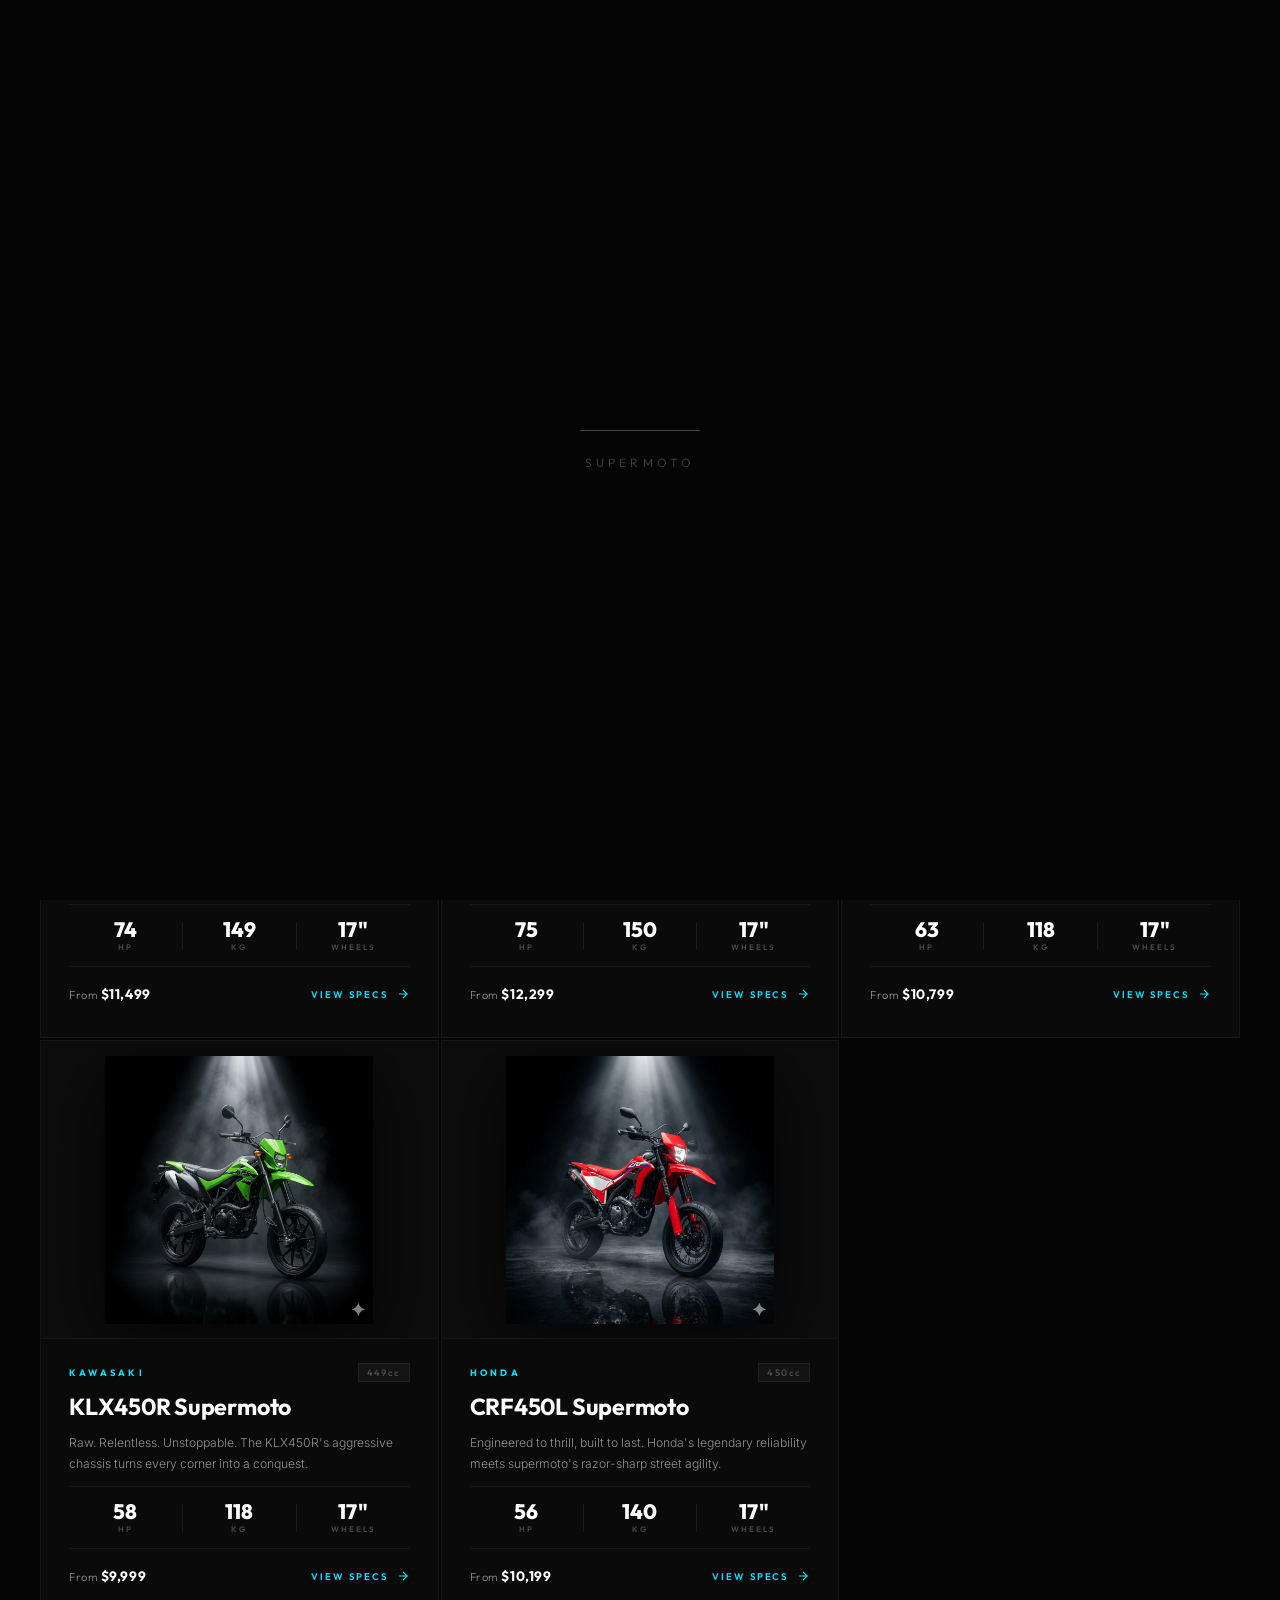
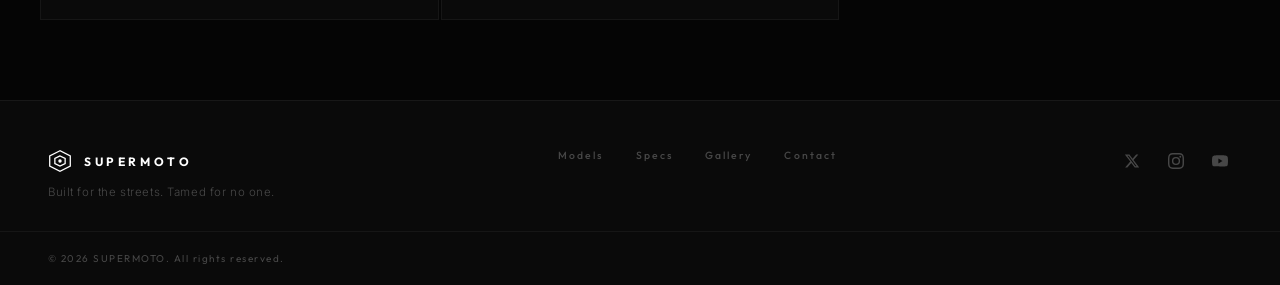
==== models.html @ 7c058419 "update html, css and js files" ====
<!DOCTYPE html>
<html lang="en">

<head>
  <meta charset="UTF-8">
  <meta name="viewport" content="width=device-width, initial-scale=1.0">
  <meta name="description" content="Explore our full lineup of supermoto machines. Five bikes, one obsession — built for the streets.">
  <title>SUPERMOTO | Our Models</title>
  <link rel="preconnect" href="https://fonts.googleapis.com">
  <link rel="preconnect" href="https://fonts.gstatic.com" crossorigin>
  <link href="https://fonts.googleapis.com/css2?family=Outfit:wght@100;200;300;400;500;600;700;800;900&family=Inter:wght@100;200;300;400;500;600;700&display=swap" rel="stylesheet">
  <link rel="stylesheet" href="asset/css/style.css">
  <link rel="icon" href="data:image/svg+xml,<svg xmlns='http://www.w3.org/2000/svg' viewBox='0 0 28 28'><path d='M14 2L2 8v12l12 6 12-6V8L14 2z' stroke='%2300e5ff' stroke-width='1.5' fill='none'/><circle cx='14' cy='14' r='2' fill='%2300e5ff'/></svg>">
</head>

<body class="page-models">

  <!-- Preloader -->
  <div id="preloader" class="preloader">
    <div class="preloader-inner">
      <div class="preloader-line"></div>
      <span class="preloader-text">SUPERMOTO</span>
    </div>
  </div>

  <!-- Mobile Menu Overlay -->
  <div class="mobile-menu-overlay" id="mobile-menu-overlay" aria-hidden="true"></div>

  <!-- Mobile Drawer -->
  <nav class="mobile-drawer" id="mobile-drawer" role="dialog" aria-label="Mobile navigation" aria-hidden="true">
    <button class="mobile-drawer-close" id="mobile-drawer-close" aria-label="Close menu">
      <svg width="20" height="20" viewBox="0 0 24 24" fill="none" stroke="currentColor" stroke-width="2">
        <path d="M18 6 6 18M6 6l12 12"/>
      </svg>
    </button>
    <div class="mobile-drawer-logo">SUPERMOTO</div>
    <div class="mobile-drawer-links">
      <a href="index.html" class="mobile-nav-link" data-page="home">HOME</a>
      <a href="models.html" class="mobile-nav-link active" data-page="models">MODELS</a>
      <a href="specs.html" class="mobile-nav-link" data-page="specs">SPECS</a>
      <a href="gallery.html" class="mobile-nav-link" data-page="gallery">GALLERY</a>
      <a href="contact.html" class="mobile-nav-link" data-page="contact">CONTACT</a>
    </div>
    <div class="mobile-drawer-socials">
      <a href="#" class="mobile-social-link" aria-label="Twitter" rel="noopener">
        <svg width="16" height="16" viewBox="0 0 24 24" fill="currentColor"><path d="M18.244 2.25h3.308l-7.227 8.26 8.502 11.24H16.17l-5.214-6.817L4.99 21.75H1.68l7.73-8.835L1.254 2.25H8.08l4.713 6.231zm-1.161 17.52h1.833L7.084 4.126H5.117z"/></svg>
      </a>
      <a href="#" class="mobile-social-link" aria-label="Instagram" rel="noopener">
        <svg width="16" height="16" viewBox="0 0 24 24" fill="currentColor"><path d="M12 2.163c3.204 0 3.584.012 4.85.07 3.252.148 4.771 1.691 4.919 4.919.058 1.265.069 1.645.069 4.849 0 3.205-.012 3.584-.069 4.849-.149 3.225-1.664 4.771-4.919 4.919-1.266.058-1.644.07-4.85.07-3.204 0-3.584-.012-4.849-.07-3.26-.149-4.771-1.699-4.919-4.92-.058-1.265-.07-1.644-.07-4.849 0-3.204.013-3.583.07-4.849.149-3.227 1.664-4.771 4.919-4.919 1.266-.057 1.645-.069 4.849-.069zM12 0C8.741 0 8.333.014 7.053.072 2.695.272.273 2.69.073 7.052.014 8.333 0 8.741 0 12c0 3.259.014 3.668.072 4.948.2 4.358 2.618 6.78 6.98 6.98C8.333 23.986 8.741 24 12 24c3.259 0 3.668-.014 4.948-.072 4.354-.2 6.782-2.618 6.979-6.98.059-1.28.073-1.689.073-4.948 0-3.259-.014-3.667-.072-4.947-.196-4.354-2.617-6.78-6.979-6.98C15.668.014 15.259 0 12 0zm0 5.838a6.162 6.162 0 1 0 0 12.324 6.162 6.162 0 0 0 0-12.324zM12 16a4 4 0 1 1 0-8 4 4 0 0 1 0 8zm6.406-11.845a1.44 1.44 0 1 0 0 2.881 1.44 1.44 0 0 0 0-2.881z"/></svg>
      </a>
      <a href="#" class="mobile-social-link" aria-label="YouTube" rel="noopener">
        <svg width="16" height="16" viewBox="0 0 24 24" fill="currentColor"><path d="M23.498 6.186a3.016 3.016 0 0 0-2.122-2.136C19.505 3.545 12 3.545 12 3.545s-7.505 0-9.377.505A3.017 3.017 0 0 0 .502 6.186C0 8.07 0 12 0 12s0 3.93.502 5.814a3.016 3.016 0 0 0 2.122 2.136c1.871.505 9.376.505 9.376.505s7.505 0 9.377-.505a3.015 3.015 0 0 0 2.122-2.136C24 15.93 24 12 24 12s0-3.93-.502-5.814zM9.545 15.568V8.432L15.818 12l-6.273 3.568z"/></svg>
      </a>
    </div>
  </nav>

  <!-- Sticky Navigation -->
  <header id="main-nav" class="nav models-nav">
    <a href="index.html" class="nav-logo" aria-label="Supermoto home">
      <svg width="28" height="28" viewBox="0 0 28 28" fill="none" xmlns="http://www.w3.org/2000/svg">
        <path d="M14 2L2 8v12l12 6 12-6V8L14 2z" stroke="currentColor" stroke-width="1.5" fill="none" />
        <path d="M14 8l-6 3v6l6 3 6-3v-6l-6-3z" stroke="currentColor" stroke-width="1.5" fill="none" />
        <circle cx="14" cy="14" r="2" fill="currentColor" />
      </svg>
    </a>
    <nav class="nav-links" aria-label="Main navigation">
      <a href="index.html" class="nav-link">HOME</a>
      <a href="models.html" class="nav-link active">MODELS</a>
      <a href="specs.html" class="nav-link">SPECS</a>
      <a href="gallery.html" class="nav-link">GALLERY</a>
      <a href="contact.html" class="nav-link">CONTACT</a>
    </nav>
    <div class="nav-right">
      <button class="nav-search" aria-label="Search">
        <svg width="18" height="18" viewBox="0 0 24 24" fill="none" stroke="currentColor" stroke-width="2">
          <circle cx="11" cy="11" r="7" /><path d="m21 21-4.35-4.35" />
        </svg>
      </button>
      <button class="nav-hamburger" id="nav-hamburger" aria-label="Open menu" aria-expanded="false" aria-controls="mobile-drawer">
        <span></span><span></span><span></span>
      </button>
    </div>
  </header>

  <!-- ============ MODELS PAGE ============ -->
  <main class="models-page">

    <!-- Page Header -->
    <section class="models-header">
      <div class="models-bg-text" aria-hidden="true"><span>MODELS</span></div>
      <div class="models-header-content">
        <p class="models-eyebrow">THE LINEUP</p>
        <h1 class="models-title">Our <em>Machines</em></h1>
        <p class="models-subtitle">Five bikes. One obsession. Choose your weapon.</p>
      </div>
    </section>

    <!-- Filter Bar -->
    <section class="models-filter-section">
      <div class="models-filter-bar" role="tablist" aria-label="Filter bikes by brand">
        <button class="filter-btn active" role="tab" aria-selected="true" data-filter="all">ALL</button>
        <button class="filter-btn" role="tab" aria-selected="false" data-filter="husqvarna">HUSQVARNA</button>
        <button class="filter-btn" role="tab" aria-selected="false" data-filter="ktm">KTM</button>
        <button class="filter-btn" role="tab" aria-selected="false" data-filter="yamaha">YAMAHA</button>
        <button class="filter-btn" role="tab" aria-selected="false" data-filter="kawasaki">KAWASAKI</button>
        <button class="filter-btn" role="tab" aria-selected="false" data-filter="honda">HONDA</button>
      </div>
    </section>

    <!-- Model Grid -->
    <section class="models-grid-section">
      <div class="models-grid" id="models-grid">

        <!-- Card 1: Husqvarna -->
        <article class="model-card" data-brand="husqvarna" data-index="0">
          <div class="model-card-inner">
            <div class="model-card-img-wrap">
              <div class="model-card-glow" style="--glow-color: rgba(0,229,255,0.18)"></div>
              <img src="asset/img/husqvana.png" alt="Husqvarna 701 Supermoto" class="model-card-img" loading="eager">
            </div>
            <div class="model-card-body">
              <div class="model-card-meta">
                <span class="model-card-brand">HUSQVARNA</span>
                <span class="model-card-cc">692cc</span>
              </div>
              <h2 class="model-card-name">701 Supermoto</h2>
              <p class="model-card-desc">Born from Dakar DNA. The 701 blends off-road pedigree with supermoto precision — razor-sharp, impossibly light.</p>
              <div class="model-card-stats">
                <div class="model-stat">
                  <span class="model-stat-val">74</span>
                  <span class="model-stat-unit">HP</span>
                </div>
                <div class="model-stat-divider"></div>
                <div class="model-stat">
                  <span class="model-stat-val">149</span>
                  <span class="model-stat-unit">KG</span>
                </div>
                <div class="model-stat-divider"></div>
                <div class="model-stat">
                  <span class="model-stat-val">17"</span>
                  <span class="model-stat-unit">WHEELS</span>
                </div>
              </div>
              <div class="model-card-footer">
                <span class="model-card-price">From <strong>$11,499</strong></span>
                <a href="specs.html" class="model-card-cta">
                  VIEW SPECS
                  <svg width="14" height="14" viewBox="0 0 24 24" fill="none" stroke="currentColor" stroke-width="2"><path d="M5 12h14M12 5l7 7-7 7"/></svg>
                </a>
              </div>
            </div>
          </div>
        </article>

        <!-- Card 2: KTM -->
        <article class="model-card" data-brand="ktm" data-index="1">
          <div class="model-card-inner">
            <div class="model-card-img-wrap">
              <div class="model-card-glow" style="--glow-color: rgba(255,100,0,0.2)"></div>
              <img src="asset/img/KTM.png" alt="KTM 690 SMC R" class="model-card-img" loading="lazy">
            </div>
            <div class="model-card-body">
              <div class="model-card-meta">
                <span class="model-card-brand">KTM</span>
                <span class="model-card-cc">693cc</span>
              </div>
              <h2 class="model-card-name">690 SMC R</h2>
              <p class="model-card-desc">Ready to race, ready for the street. The 690 SMC R is pure aggression channeled into tarmac-shredding form.</p>
              <div class="model-card-stats">
                <div class="model-stat">
                  <span class="model-stat-val">75</span>
                  <span class="model-stat-unit">HP</span>
                </div>
                <div class="model-stat-divider"></div>
                <div class="model-stat">
                  <span class="model-stat-val">150</span>
                  <span class="model-stat-unit">KG</span>
                </div>
                <div class="model-stat-divider"></div>
                <div class="model-stat">
                  <span class="model-stat-val">17"</span>
                  <span class="model-stat-unit">WHEELS</span>
                </div>
              </div>
              <div class="model-card-footer">
                <span class="model-card-price">From <strong>$12,299</strong></span>
                <a href="specs.html" class="model-card-cta">
                  VIEW SPECS
                  <svg width="14" height="14" viewBox="0 0 24 24" fill="none" stroke="currentColor" stroke-width="2"><path d="M5 12h14M12 5l7 7-7 7"/></svg>
                </a>
              </div>
            </div>
          </div>
        </article>

        <!-- Card 3: Yamaha -->
        <article class="model-card" data-brand="yamaha" data-index="2">
          <div class="model-card-inner">
            <div class="model-card-img-wrap">
              <div class="model-card-glow" style="--glow-color: rgba(30,80,255,0.18)"></div>
              <img src="asset/img/YAMAHA.png" alt="Yamaha WR450F Supermoto" class="model-card-img" loading="lazy">
            </div>
            <div class="model-card-body">
              <div class="model-card-meta">
                <span class="model-card-brand">YAMAHA</span>
                <span class="model-card-cc">450cc</span>
              </div>
              <h2 class="model-card-name">WR450F Supermoto</h2>
              <p class="model-card-desc">Track precision meets street soul. The WR450F's cross-plane engine delivers linear, addictive power on any road.</p>
              <div class="model-card-stats">
                <div class="model-stat">
                  <span class="model-stat-val">63</span>
                  <span class="model-stat-unit">HP</span>
                </div>
                <div class="model-stat-divider"></div>
                <div class="model-stat">
                  <span class="model-stat-val">118</span>
                  <span class="model-stat-unit">KG</span>
                </div>
                <div class="model-stat-divider"></div>
                <div class="model-stat">
                  <span class="model-stat-val">17"</span>
                  <span class="model-stat-unit">WHEELS</span>
                </div>
              </div>
              <div class="model-card-footer">
                <span class="model-card-price">From <strong>$10,799</strong></span>
                <a href="specs.html" class="model-card-cta">
                  VIEW SPECS
                  <svg width="14" height="14" viewBox="0 0 24 24" fill="none" stroke="currentColor" stroke-width="2"><path d="M5 12h14M12 5l7 7-7 7"/></svg>
                </a>
              </div>
            </div>
          </div>
        </article>

        <!-- Card 4: Kawasaki -->
        <article class="model-card" data-brand="kawasaki" data-index="3">
          <div class="model-card-inner">
            <div class="model-card-img-wrap">
              <div class="model-card-glow" style="--glow-color: rgba(60,200,0,0.18)"></div>
              <img src="asset/img/KAWASAKI.png" alt="Kawasaki KLX450R Supermoto" class="model-card-img" loading="lazy">
            </div>
            <div class="model-card-body">
              <div class="model-card-meta">
                <span class="model-card-brand">KAWASAKI</span>
                <span class="model-card-cc">449cc</span>
              </div>
              <h2 class="model-card-name">KLX450R Supermoto</h2>
              <p class="model-card-desc">Raw. Relentless. Unstoppable. The KLX450R's aggressive chassis turns every corner into a conquest.</p>
              <div class="model-card-stats">
                <div class="model-stat">
                  <span class="model-stat-val">58</span>
                  <span class="model-stat-unit">HP</span>
                </div>
                <div class="model-stat-divider"></div>
                <div class="model-stat">
                  <span class="model-stat-val">118</span>
                  <span class="model-stat-unit">KG</span>
                </div>
                <div class="model-stat-divider"></div>
                <div class="model-stat">
                  <span class="model-stat-val">17"</span>
                  <span class="model-stat-unit">WHEELS</span>
                </div>
              </div>
              <div class="model-card-footer">
                <span class="model-card-price">From <strong>$9,999</strong></span>
                <a href="specs.html" class="model-card-cta">
                  VIEW SPECS
                  <svg width="14" height="14" viewBox="0 0 24 24" fill="none" stroke="currentColor" stroke-width="2"><path d="M5 12h14M12 5l7 7-7 7"/></svg>
                </a>
              </div>
            </div>
          </div>
        </article>

        <!-- Card 5: Honda -->
        <article class="model-card" data-brand="honda" data-index="4">
          <div class="model-card-inner">
            <div class="model-card-img-wrap">
              <div class="model-card-glow" style="--glow-color: rgba(220,30,30,0.18)"></div>
              <img src="asset/img/HONDA.png" alt="Honda CRF450L Supermoto" class="model-card-img" loading="lazy">
            </div>
            <div class="model-card-body">
              <div class="model-card-meta">
                <span class="model-card-brand">HONDA</span>
                <span class="model-card-cc">450cc</span>
              </div>
              <h2 class="model-card-name">CRF450L Supermoto</h2>
              <p class="model-card-desc">Engineered to thrill, built to last. Honda's legendary reliability meets supermoto's razor-sharp street agility.</p>
              <div class="model-card-stats">
                <div class="model-stat">
                  <span class="model-stat-val">56</span>
                  <span class="model-stat-unit">HP</span>
                </div>
                <div class="model-stat-divider"></div>
                <div class="model-stat">
                  <span class="model-stat-val">140</span>
                  <span class="model-stat-unit">KG</span>
                </div>
                <div class="model-stat-divider"></div>
                <div class="model-stat">
                  <span class="model-stat-val">17"</span>
                  <span class="model-stat-unit">WHEELS</span>
                </div>
              </div>
              <div class="model-card-footer">
                <span class="model-card-price">From <strong>$10,199</strong></span>
                <a href="specs.html" class="model-card-cta">
                  VIEW SPECS
                  <svg width="14" height="14" viewBox="0 0 24 24" fill="none" stroke="currentColor" stroke-width="2"><path d="M5 12h14M12 5l7 7-7 7"/></svg>
                </a>
              </div>
            </div>
          </div>
        </article>

      </div><!-- /.models-grid -->

      <!-- Empty state (shown when filter has no results) -->
      <div class="models-empty" id="models-empty" aria-live="polite">No models match this filter.</div>

    </section>

  </main>

  <!-- Footer -->
  <footer class="site-footer">
    <div class="footer-inner">
      <div class="footer-brand">
        <a href="index.html" class="footer-logo" aria-label="Supermoto home">
          <svg width="24" height="24" viewBox="0 0 28 28" fill="none">
            <path d="M14 2L2 8v12l12 6 12-6V8L14 2z" stroke="currentColor" stroke-width="1.5" fill="none"/>
            <path d="M14 8l-6 3v6l6 3 6-3v-6l-6-3z" stroke="currentColor" stroke-width="1.5" fill="none"/>
            <circle cx="14" cy="14" r="2" fill="currentColor"/>
          </svg>
          <span>SUPERMOTO</span>
        </a>
        <p class="footer-tagline">Built for the streets. Tamed for no one.</p>
      </div>
      <nav class="footer-links" aria-label="Footer navigation">
        <a href="models.html" class="footer-link">Models</a>
        <a href="specs.html" class="footer-link">Specs</a>
        <a href="gallery.html" class="footer-link">Gallery</a>
        <a href="contact.html" class="footer-link">Contact</a>
      </nav>
      <div class="footer-socials">
        <a href="#" class="footer-social" aria-label="Twitter" rel="noopener">
          <svg width="16" height="16" viewBox="0 0 24 24" fill="currentColor"><path d="M18.244 2.25h3.308l-7.227 8.26 8.502 11.24H16.17l-5.214-6.817L4.99 21.75H1.68l7.73-8.835L1.254 2.25H8.08l4.713 6.231zm-1.161 17.52h1.833L7.084 4.126H5.117z"/></svg>
        </a>
        <a href="#" class="footer-social" aria-label="Instagram" rel="noopener">
          <svg width="16" height="16" viewBox="0 0 24 24" fill="currentColor"><path d="M12 2.163c3.204 0 3.584.012 4.85.07 3.252.148 4.771 1.691 4.919 4.919.058 1.265.069 1.645.069 4.849 0 3.205-.012 3.584-.069 4.849-.149 3.225-1.664 4.771-4.919 4.919-1.266.058-1.644.07-4.85.07-3.204 0-3.584-.012-4.849-.07-3.26-.149-4.771-1.699-4.919-4.92-.058-1.265-.07-1.644-.07-4.849 0-3.204.013-3.583.07-4.849.149-3.227 1.664-4.771 4.919-4.919 1.266-.057 1.645-.069 4.849-.069zM12 0C8.741 0 8.333.014 7.053.072 2.695.272.273 2.69.073 7.052.014 8.333 0 8.741 0 12c0 3.259.014 3.668.072 4.948.2 4.358 2.618 6.78 6.98 6.98C8.333 23.986 8.741 24 12 24c3.259 0 3.668-.014 4.948-.072 4.354-.2 6.782-2.618 6.979-6.98.059-1.28.073-1.689.073-4.948 0-3.259-.014-3.667-.072-4.947-.196-4.354-2.617-6.78-6.979-6.98C15.668.014 15.259 0 12 0zm0 5.838a6.162 6.162 0 1 0 0 12.324 6.162 6.162 0 0 0 0-12.324zM12 16a4 4 0 1 1 0-8 4 4 0 0 1 0 8zm6.406-11.845a1.44 1.44 0 1 0 0 2.881 1.44 1.44 0 0 0 0-2.881z"/></svg>
        </a>
        <a href="#" class="footer-social" aria-label="YouTube" rel="noopener">
          <svg width="16" height="16" viewBox="0 0 24 24" fill="currentColor"><path d="M23.498 6.186a3.016 3.016 0 0 0-2.122-2.136C19.505 3.545 12 3.545 12 3.545s-7.505 0-9.377.505A3.017 3.017 0 0 0 .502 6.186C0 8.07 0 12 0 12s0 3.93.502 5.814a3.016 3.016 0 0 0 2.122 2.136c1.871.505 9.376.505 9.376.505s7.505 0 9.377-.505a3.015 3.015 0 0 0 2.122-2.136C24 15.93 24 12 24 12s0-3.93-.502-5.814zM9.545 15.568V8.432L15.818 12l-6.273 3.568z"/></svg>
        </a>
      </div>
    </div>
    <div class="footer-bottom">
      <span>&copy; 2026 SUPERMOTO. All rights reserved.</span>
    </div>
  </footer>

  <script src="asset/js/script.js"></script>
</body>

</html>
---- asset/css/style.css ----
/* ============================================
   SUPERMOTO — Premium Landing Page Styles
   ============================================ */

/* ---------- Reset & Base ---------- */
*,
*::before,
*::after {
  margin: 0;
  padding: 0;
  box-sizing: border-box;
}

:root {
  --accent: #00e5ff;
  --accent-dim: rgba(0, 229, 255, 0.35);
  --accent-glow: rgba(0, 229, 255, 0.12);
  --bg-dark: #0a0a0a;
  --bg-deep: #050505;
  --text-primary: #ffffff;
  --text-secondary: rgba(255, 255, 255, 0.55);
  --text-muted: rgba(255, 255, 255, 0.25);
  --font-display: 'Outfit', sans-serif;
  --font-body: 'Inter', sans-serif;
}

html {
  font-size: 16px;
  scroll-behavior: smooth;
}

body {
  font-family: var(--font-body);
  background: var(--bg-deep);
  color: var(--text-primary);
  overflow-x: hidden;
  -webkit-font-smoothing: antialiased;
  -moz-osx-font-smoothing: grayscale;
}

a {
  text-decoration: none;
  color: inherit;
}

button {
  background: none;
  border: none;
  cursor: pointer;
  color: inherit;
  font-family: inherit;
}

/* ---------- Preloader ---------- */
.preloader {
  position: fixed;
  inset: 0;
  z-index: 9999;
  background: var(--bg-deep);
  display: flex;
  align-items: center;
  justify-content: center;
  transition: opacity 0.6s ease, visibility 0.6s ease;
}

.preloader.hidden {
  opacity: 0;
  visibility: hidden;
  pointer-events: none;
}

.preloader-inner {
  display: flex;
  flex-direction: column;
  align-items: center;
  gap: 24px;
}

.preloader-line {
  width: 120px;
  height: 1px;
  background: var(--text-muted);
  position: relative;
  overflow: hidden;
}

.preloader-line::after {
  content: '';
  position: absolute;
  top: 0;
  left: -100%;
  width: 100%;
  height: 100%;
  background: var(--accent);
  animation: preloaderSlide 1.2s ease-in-out infinite;
}

@keyframes preloaderSlide {
  0% {
    left: -100%;
  }

  50% {
    left: 0;
  }

  100% {
    left: 100%;
  }
}

.preloader-text {
  font-family: var(--font-display);
  font-size: 0.75rem;
  letter-spacing: 0.35em;
  color: var(--text-muted);
  font-weight: 300;
}

/* ---------- Hero Section ---------- */
.hero {
  position: relative;
  width: 100%;
  height: 100vh;
  min-height: 600px;
  overflow: hidden;
  display: flex;
  align-items: center;
  justify-content: center;
}

/* ---------- Atmospheric Background ---------- */
.hero-bg {
  position: absolute;
  inset: 0;
  z-index: 0;
  background: var(--bg-dark);
}

.hero-spotlight {
  position: absolute;
  inset: 0;
  background: radial-gradient(ellipse 60% 55% at 50% 45%,
      rgba(255, 255, 255, 0.04) 0%,
      rgba(0, 229, 255, 0.015) 30%,
      transparent 70%);
}

.hero-vignette {
  position: absolute;
  inset: 0;
  background: radial-gradient(ellipse 80% 80% at 50% 50%,
      transparent 30%,
      rgba(0, 0, 0, 0.65) 100%);
  z-index: 1;
}

.hero-grain {
  position: absolute;
  inset: 0;
  opacity: 0.03;
  z-index: 2;
  background-image: url("data:image/svg+xml,%3Csvg viewBox='0 0 256 256' xmlns='http://www.w3.org/2000/svg'%3E%3Cfilter id='noise'%3E%3CfeTurbulence type='fractalNoise' baseFrequency='0.9' numOctaves='4' stitchTiles='stitch'/%3E%3C/filter%3E%3Crect width='100%25' height='100%25' filter='url(%23noise)'/%3E%3C/svg%3E");
  background-repeat: repeat;
  background-size: 128px 128px;
  pointer-events: none;
}

/* ---------- Background Text (Faded) ---------- */
.bg-text {
  position: absolute;
  top: 50%;
  left: 50%;
  transform: translate(-50%, -55%);
  z-index: 1;
  pointer-events: none;
  user-select: none;
  overflow: hidden;
}

.bg-text span {
  font-family: var(--font-display);
  font-size: clamp(6rem, 14vw, 16rem);
  font-weight: 900;
  color: transparent;
  -webkit-text-stroke: 1px rgba(255, 255, 255, 0.035);
  letter-spacing: 0.05em;
  white-space: nowrap;
  display: block;
}

/* ---------- Navigation ---------- */
.nav {
  position: absolute;
  top: 0;
  left: 0;
  right: 0;
  z-index: 100;
  display: flex;
  align-items: center;
  justify-content: space-between;
  padding: 28px 48px;
}

.nav-logo {
  color: var(--text-primary);
  opacity: 0;
  animation: fadeSlideDown 0.8s ease forwards 1.2s;
}

.nav-logo svg {
  transition: color 0.3s ease;
}

.nav-logo:hover svg {
  color: var(--accent);
}

.nav-links {
  display: flex;
  gap: 36px;
  opacity: 0;
  animation: fadeSlideDown 0.8s ease forwards 1.4s;
}

.nav-link {
  font-family: var(--font-display);
  font-size: 0.7rem;
  font-weight: 400;
  letter-spacing: 0.2em;
  color: var(--text-secondary);
  position: relative;
  padding: 4px 0;
  transition: color 0.3s ease;
}

.nav-link::after {
  content: '';
  position: absolute;
  bottom: -2px;
  left: 0;
  width: 0;
  height: 1px;
  background: var(--accent);
  transition: width 0.3s ease;
}

.nav-link:hover,
.nav-link.active {
  color: var(--text-primary);
}

.nav-link:hover::after,
.nav-link.active::after {
  width: 100%;
}

.nav-search {
  color: var(--text-secondary);
  transition: color 0.3s ease;
  padding: 4px;
}

.nav-search:hover {
  color: var(--accent);
}

/* ---------- Social Links ---------- */
.social-links {
  position: absolute;
  right: 48px;
  top: 50%;
  transform: translateY(-50%);
  z-index: 100;
  display: flex;
  flex-direction: column;
  align-items: center;
  gap: 20px;
  opacity: 0;
  animation: fadeSlideLeft 0.8s ease forwards 1.8s;
}

.social-link {
  color: var(--text-muted);
  transition: color 0.3s ease, transform 0.3s ease;
  padding: 6px;
}

.social-link:hover {
  color: var(--accent);
  transform: scale(1.15);
}

.social-line {
  width: 1px;
  height: 48px;
  background: linear-gradient(to bottom, var(--text-muted), transparent);
  margin-top: 4px;
}

/* ---------- Carousel Arrows ---------- */
.carousel-arrows {
  position: absolute;
  top: 50%;
  left: 0;
  right: 0;
  transform: translateY(-50%);
  z-index: 50;
  display: flex;
  justify-content: space-between;
  padding: 0 100px;
  pointer-events: none;
}

.carousel-arrow {
  pointer-events: all;
  width: 48px;
  height: 48px;
  border-radius: 50%;
  border: 1px solid rgba(255, 255, 255, 0.1);
  display: flex;
  align-items: center;
  justify-content: center;
  color: var(--text-secondary);
  transition: all 0.3s ease;
  backdrop-filter: blur(4px);
  background: rgba(255, 255, 255, 0.03);
  opacity: 0;
  animation: fadeIn 0.8s ease forwards 2s;
}

.carousel-arrow:hover {
  border-color: var(--accent);
  color: var(--accent);
  background: rgba(0, 229, 255, 0.06);
  box-shadow: 0 0 24px rgba(0, 229, 255, 0.1);
}

/* ---------- Hero Bike ---------- */
.hero-bike {
  position: absolute;
  top: 50%;
  left: 50%;
  transform: translate(-50%, -50%) scale(0.92);
  z-index: 10;
  display: grid;
  align-items: center;
  justify-content: center;
  width: min(720px, 90vw);
  opacity: 0;
  animation: bikeReveal 1.4s cubic-bezier(0.16, 1, 0.3, 1) forwards 0.6s;
}

.hero-bike img {
  grid-area: 1 / 1;
  width: 100%;
  height: auto;
  object-fit: contain;
  filter: drop-shadow(0 20px 60px rgba(0, 0, 0, 0.6)) drop-shadow(0 0 80px rgba(0, 229, 255, 0.06));
  transition: opacity 0.6s cubic-bezier(0.16, 1, 0.3, 1), transform 0.6s cubic-bezier(0.16, 1, 0.3, 1);
  opacity: 0;
  pointer-events: none;
  transform: translate(var(--px, 0px), var(--py, 0px)) scale(1);
}

.hero-bike img.active {
  opacity: 1;
  pointer-events: auto;
}

.hero-bike:hover img.active {
  transform: translate(var(--px, 0px), var(--py, 0px)) scale(1.02);
}

/* Keep the wrapper itself centered after animation settles */
.hero-bike.revealed,
.hero-bike[style] {
  transform: translate(-50%, -50%) scale(1);
}

/* ---------- Bottom Content ---------- */
.bottom-content {
  position: absolute;
  bottom: 0;
  left: 0;
  right: 0;
  z-index: 100;
  display: flex;
  justify-content: space-between;
  align-items: flex-end;
  padding: 0 48px 40px;
  gap: 40px;
}

/* -- Tagline Block -- */
.tagline-block {
  max-width: 380px;
  opacity: 0;
  animation: fadeSlideUp 1s ease forwards 1.6s;
}

.tagline {
  font-family: var(--font-display);
  font-size: clamp(1.6rem, 3vw, 2.4rem);
  font-weight: 700;
  line-height: 1.2;
  margin-bottom: 20px;
}

.tagline-line {
  display: block;
  overflow: hidden;
}

.tagline-line[data-delay="1"] {
  color: var(--text-secondary);
  font-weight: 400;
  font-size: clamp(1.3rem, 2.4vw, 1.9rem);
}

.cta-link {
  display: inline-flex;
  align-items: center;
  gap: 10px;
  font-family: var(--font-display);
  font-size: 0.7rem;
  font-weight: 500;
  letter-spacing: 0.2em;
  color: var(--accent);
  padding: 10px 0;
  position: relative;
  transition: gap 0.3s ease;
}

.cta-link::before {
  content: '';
  position: absolute;
  bottom: 6px;
  left: 0;
  width: 0;
  height: 1px;
  background: var(--accent);
  transition: width 0.4s ease;
}

.cta-link:hover {
  gap: 16px;
}

.cta-link:hover::before {
  width: calc(100% - 28px);
}

.cta-arrow {
  transition: transform 0.3s ease;
}

.cta-link:hover .cta-arrow {
  transform: translateX(4px);
}

/* -- Features Columns -- */
.features {
  display: flex;
  gap: 0;
  align-items: flex-start;
  opacity: 0;
  animation: fadeSlideUp 1s ease forwards 1.8s;
}

.feature-col {
  padding: 16px 28px;
  max-width: 220px;
  position: relative;
  cursor: default;
  transition: background 0.3s ease;
}

.feature-col:hover {
  background: rgba(255, 255, 255, 0.02);
}

.feature-col:hover .feature-number {
  color: var(--accent);
  text-shadow: 0 0 20px var(--accent-dim);
}

.feature-col:hover .feature-icon {
  color: var(--accent);
}

.feature-number {
  font-family: var(--font-display);
  font-size: 4rem;
  font-weight: 800;
  color: rgba(255, 255, 255, 0.04);
  position: absolute;
  top: -10px;
  right: 12px;
  line-height: 1;
  transition: color 0.4s ease, text-shadow 0.4s ease;
  pointer-events: none;
  user-select: none;
}

.feature-icon {
  color: var(--text-secondary);
  margin-bottom: 12px;
  transition: color 0.3s ease;
}

.feature-heading {
  font-family: var(--font-display);
  font-size: 0.65rem;
  font-weight: 600;
  letter-spacing: 0.25em;
  color: var(--text-primary);
  margin-bottom: 8px;
}

.feature-text {
  font-size: 0.72rem;
  font-weight: 300;
  line-height: 1.65;
  color: var(--text-secondary);
}

.feature-divider {
  width: 1px;
  height: 100px;
  background: linear-gradient(to bottom, transparent, rgba(255, 255, 255, 0.08), transparent);
  align-self: center;
  flex-shrink: 0;
}

/* ---------- Animations ---------- */
@keyframes fadeSlideDown {
  from {
    opacity: 0;
    transform: translateY(-16px);
  }

  to {
    opacity: 1;
    transform: translateY(0);
  }
}

@keyframes fadeSlideUp {
  from {
    opacity: 0;
    transform: translateY(24px);
  }

  to {
    opacity: 1;
    transform: translateY(0);
  }
}

@keyframes fadeSlideLeft {
  from {
    opacity: 0;
    transform: translate(16px, -50%);
  }

  to {
    opacity: 1;
    transform: translate(0, -50%);
  }
}

@keyframes fadeIn {
  from {
    opacity: 0;
  }

  to {
    opacity: 1;
  }
}

@keyframes bikeReveal {
  from {
    opacity: 0;
    transform: translate(-50%, -50%) scale(0.92);
  }

  to {
    opacity: 1;
    transform: translate(-50%, -50%) scale(1);
  }
}

/* ---------- Parallax & Interactive Glow ---------- */
.hero-bike.parallax-active img {
  transition: transform 0.1s ease-out;
}

/* ---------- Responsive ---------- */
@media (max-width: 1100px) {
  .bottom-content {
    flex-direction: column;
    align-items: flex-start;
    padding: 0 36px 32px;
    gap: 28px;
  }

  .features {
    width: 100%;
    justify-content: flex-start;
  }

  .carousel-arrows {
    padding: 0 48px;
  }
}

@media (max-width: 768px) {
  .nav {
    padding: 20px 24px;
  }

  .nav-links {
    gap: 18px;
  }

  .nav-link {
    font-size: 0.6rem;
  }

  .social-links {
    display: none;
  }

  .carousel-arrows {
    padding: 0 24px;
  }

  .carousel-arrow {
    width: 36px;
    height: 36px;
  }

  .hero-bike {
    width: 90vw;
  }

  .bottom-content {
    padding: 0 24px 24px;
    gap: 20px;
  }

  .features {
    flex-direction: column;
    gap: 0;
  }

  .feature-divider {
    width: 100%;
    height: 1px;
    background: linear-gradient(to right, transparent, rgba(255, 255, 255, 0.08), transparent);
  }

  .feature-col {
    max-width: 100%;
    padding: 16px 0;
  }

  .feature-number {
    font-size: 3rem;
  }
}

/* ---------- Hamburger Button (mobile only) ---------- */
.nav-hamburger {
  display: none;
  flex-direction: column;
  justify-content: center;
  align-items: center;
  gap: 5px;
  width: 36px;
  height: 36px;
  padding: 4px;
  background: none;
  border: none;
  cursor: pointer;
  z-index: 200;
}

.nav-hamburger span {
  display: block;
  width: 22px;
  height: 1.5px;
  background: var(--text-secondary);
  border-radius: 2px;
  transition: transform 0.35s cubic-bezier(0.16, 1, 0.3, 1),
    opacity 0.25s ease,
    width 0.3s ease;
  transform-origin: center;
}

.nav-hamburger.open span:nth-child(1) {
  transform: translateY(6.5px) rotate(45deg);
}

.nav-hamburger.open span:nth-child(2) {
  opacity: 0;
  width: 0;
}

.nav-hamburger.open span:nth-child(3) {
  transform: translateY(-6.5px) rotate(-45deg);
}

/* ---------- Mobile Menu Overlay ---------- */
.mobile-menu-overlay {
  display: none;
  position: fixed;
  inset: 0;
  z-index: 149;
  background: rgba(0, 0, 0, 0.55);
  backdrop-filter: blur(4px);
  opacity: 0;
  transition: opacity 0.35s ease;
  pointer-events: none;
}

.mobile-menu-overlay.open {
  opacity: 1;
  pointer-events: all;
}

/* ---------- Mobile Drawer ---------- */
.mobile-drawer {
  position: fixed;
  top: 0;
  right: 0;
  bottom: 0;
  z-index: 150;
  width: min(320px, 85vw);
  background: rgba(8, 8, 8, 0.97);
  border-left: 1px solid rgba(255, 255, 255, 0.07);
  display: flex;
  flex-direction: column;
  padding: 32px 28px 40px;
  gap: 32px;
  transform: translateX(100%);
  transition: transform 0.4s cubic-bezier(0.16, 1, 0.3, 1);
  backdrop-filter: blur(20px);
}

.mobile-drawer.open {
  transform: translateX(0);
}

.mobile-drawer-close {
  position: absolute;
  top: 24px;
  right: 24px;
  width: 36px;
  height: 36px;
  display: flex;
  align-items: center;
  justify-content: center;
  color: var(--text-secondary);
  transition: color 0.3s ease;
  padding: 4px;
}

.mobile-drawer-close:hover {
  color: var(--accent);
}

.mobile-drawer-logo {
  font-family: var(--font-display);
  font-size: 0.7rem;
  font-weight: 700;
  letter-spacing: 0.35em;
  color: var(--text-muted);
  padding-top: 8px;
}

.mobile-drawer-links {
  display: flex;
  flex-direction: column;
  gap: 4px;
  flex: 1;
  margin-top: 8px;
}

.mobile-nav-link {
  font-family: var(--font-display);
  font-size: 1.4rem;
  font-weight: 700;
  letter-spacing: 0.05em;
  color: var(--text-secondary);
  padding: 10px 0;
  border-bottom: 1px solid rgba(255, 255, 255, 0.05);
  transition: color 0.3s ease, padding-left 0.3s ease;
  display: block;
}

.mobile-nav-link:hover,
.mobile-nav-link.active {
  color: var(--text-primary);
  padding-left: 8px;
}

.mobile-nav-link.active {
  color: var(--accent);
}

.mobile-drawer-socials {
  display: flex;
  gap: 20px;
  align-items: center;
}

.mobile-social-link {
  color: var(--text-muted);
  transition: color 0.3s ease, transform 0.3s ease;
  padding: 4px;
}

.mobile-social-link:hover {
  color: var(--accent);
  transform: scale(1.15);
}

/* ---------- Nav Right Wrapper ---------- */
.nav-right {
  display: flex;
  align-items: center;
  gap: 12px;
  opacity: 0;
  animation: fadeSlideDown 0.8s ease forwards 1.6s;
}

/* Show hamburger, hide nav-links on mobile */
@media (max-width: 768px) {
  .nav-hamburger {
    display: flex;
  }

  .mobile-menu-overlay {
    display: block;
  }
}

@media (max-width: 480px) {
  .nav-links {
    display: none;
  }

  .bg-text span {
    font-size: 4rem;
  }

  .tagline {
    font-size: 1.4rem;
  }

  .tagline-line[data-delay="1"] {
    font-size: 1.1rem;
  }
}

/* ---------- Bike Name Indicator ---------- */
.bike-indicator {
  position: absolute;
  bottom: 52px;
  left: 50%;
  transform: translateX(-50%);
  z-index: 100;
  display: flex;
  flex-direction: column;
  align-items: center;
  gap: 2px;
  pointer-events: none;
  opacity: 0;
  animation: fadeSlideUp 0.8s ease forwards 2.1s;
}

.bike-brand {
  font-family: var(--font-display);
  font-size: 0.6rem;
  font-weight: 700;
  letter-spacing: 0.45em;
  color: var(--accent);
  text-transform: uppercase;
  transition: opacity 0.35s ease;
}

.bike-model {
  font-family: var(--font-display);
  font-size: 0.55rem;
  font-weight: 300;
  letter-spacing: 0.3em;
  color: var(--text-muted);
  text-transform: uppercase;
  transition: opacity 0.35s ease;
}

.bike-indicator.transitioning .bike-brand,
.bike-indicator.transitioning .bike-model {
  opacity: 0;
}

/* ---------- Carousel Dots ---------- */
.carousel-dots {
  position: absolute;
  bottom: 28px;
  left: 50%;
  transform: translateX(-50%);
  z-index: 100;
  display: flex;
  gap: 8px;
  align-items: center;
  opacity: 0;
  animation: fadeIn 0.8s ease forwards 2.2s;
}

.carousel-dot {
  width: 5px;
  height: 5px;
  border-radius: 50%;
  background: var(--text-muted);
  border: none;
  padding: 0;
  cursor: pointer;
  transition: background 0.3s ease, transform 0.3s ease, width 0.3s ease;
  flex-shrink: 0;
}

.carousel-dot.active {
  background: var(--accent);
  width: 20px;
  border-radius: 3px;
  box-shadow: 0 0 8px var(--accent-dim);
}

.carousel-dot:hover:not(.active) {
  background: var(--text-secondary);
  transform: scale(1.3);
}

@media (max-width: 768px) {
  .bike-indicator {
    bottom: 48px;
  }

  .carousel-dots {
    bottom: 24px;
  }
}

/* ============================================
   MODELS PAGE — Phase 2
   ============================================ */

/* ---------- Models Nav (sticky, opaque) ---------- */
.models-nav {
  position: fixed;
  top: 0;
  left: 0;
  right: 0;
  background: rgba(5, 5, 5, 0.92);
  backdrop-filter: blur(16px);
  -webkit-backdrop-filter: blur(16px);
  border-bottom: 1px solid rgba(255, 255, 255, 0.06);
  opacity: 1 !important;
  animation: none !important;
  z-index: 100;
}

.models-nav .nav-logo,
.models-nav .nav-links,
.models-nav .nav-right {
  opacity: 1 !important;
  animation: none !important;
}

/* ---------- Models Page Base ---------- */
.models-page {
  min-height: 100vh;
  padding-top: 84px;
  /* nav height */
  background: var(--bg-deep);
}

/* ---------- Page Header ---------- */
.models-header {
  position: relative;
  padding: 80px 48px 60px;
  overflow: hidden;
  text-align: center;
}

.models-bg-text {
  position: absolute;
  top: 50%;
  left: 50%;
  transform: translate(-50%, -50%);
  pointer-events: none;
  user-select: none;
  z-index: 0;
}

.models-bg-text span {
  font-family: var(--font-display);
  font-size: clamp(5rem, 18vw, 18rem);
  font-weight: 900;
  color: transparent;
  -webkit-text-stroke: 1px rgba(255, 255, 255, 0.03);
  letter-spacing: 0.08em;
  white-space: nowrap;
  display: block;
}

.models-header-content {
  position: relative;
  z-index: 1;
}

.models-eyebrow {
  font-family: var(--font-display);
  font-size: 0.65rem;
  font-weight: 500;
  letter-spacing: 0.4em;
  color: var(--accent);
  margin-bottom: 16px;
  opacity: 0;
  animation: fadeSlideUp 0.8s ease forwards 0.3s;
}

.models-title {
  font-family: var(--font-display);
  font-size: clamp(2.8rem, 6vw, 5.5rem);
  font-weight: 800;
  line-height: 1.05;
  color: var(--text-primary);
  margin-bottom: 20px;
  opacity: 0;
  animation: fadeSlideUp 0.8s ease forwards 0.45s;
}

.models-title em {
  font-style: italic;
  font-weight: 300;
  color: var(--text-secondary);
}

.models-subtitle {
  font-family: var(--font-display);
  font-size: 0.85rem;
  font-weight: 300;
  letter-spacing: 0.15em;
  color: var(--text-muted);
  opacity: 0;
  animation: fadeSlideUp 0.8s ease forwards 0.6s;
}

/* ---------- Filter Bar ---------- */
.models-filter-section {
  padding: 0 48px 48px;
  opacity: 0;
  animation: fadeSlideUp 0.8s ease forwards 0.75s;
}

.models-filter-bar {
  display: flex;
  align-items: center;
  gap: 4px;
  justify-content: center;
  flex-wrap: wrap;
  border-bottom: 1px solid rgba(255, 255, 255, 0.06);
  padding-bottom: 0;
}

.filter-btn {
  font-family: var(--font-display);
  font-size: 0.62rem;
  font-weight: 600;
  letter-spacing: 0.25em;
  color: var(--text-muted);
  padding: 12px 20px;
  border-radius: 0;
  position: relative;
  transition: color 0.3s ease;
  cursor: pointer;
  background: none;
  border: none;
}

.filter-btn::after {
  content: '';
  position: absolute;
  bottom: -1px;
  left: 0;
  right: 0;
  height: 1px;
  background: var(--accent);
  transform: scaleX(0);
  transition: transform 0.3s cubic-bezier(0.16, 1, 0.3, 1);
}

.filter-btn:hover {
  color: var(--text-secondary);
}

.filter-btn.active {
  color: var(--text-primary);
}

.filter-btn.active::after {
  transform: scaleX(1);
}

/* ---------- Models Grid ---------- */
.models-grid-section {
  padding: 0 40px 80px;
}

.models-grid {
  display: grid;
  grid-template-columns: repeat(auto-fill, minmax(320px, 1fr));
  gap: 2px;
  max-width: 1400px;
  margin: 0 auto;
}

/* ---------- Model Card ---------- */
.model-card {
  opacity: 1;
  transform: translateY(0);
  transition: opacity 0.45s ease, transform 0.45s ease;
  background: var(--bg-dark);
  border: 1px solid rgba(255, 255, 255, 0.05);
  overflow: hidden;
  position: relative;
}

.model-card.hidden {
  opacity: 0;
  transform: translateY(20px);
  pointer-events: none;
  position: absolute;
  visibility: hidden;
}

.model-card.reveal-in {
  animation: cardReveal 0.5s cubic-bezier(0.16, 1, 0.3, 1) forwards;
}

@keyframes cardReveal {
  from {
    opacity: 0;
    transform: translateY(24px);
  }

  to {
    opacity: 1;
    transform: translateY(0);
  }
}

.model-card-inner {
  display: flex;
  flex-direction: column;
  height: 100%;
  transition: transform 0.4s cubic-bezier(0.16, 1, 0.3, 1);
}

.model-card:hover .model-card-inner {
  transform: translateY(-4px);
}

/* Image wrap */
.model-card-img-wrap {
  position: relative;
  width: 100%;
  aspect-ratio: 4 / 3;
  overflow: hidden;
  background: #0d0d0d;
  display: flex;
  align-items: center;
  justify-content: center;
}

.model-card-glow {
  position: absolute;
  inset: 0;
  background: radial-gradient(ellipse 70% 60% at 50% 60%, var(--glow-color, rgba(0, 229, 255, 0.1)), transparent 70%);
  opacity: 0;
  transition: opacity 0.5s ease;
  z-index: 1;
  pointer-events: none;
}

.model-card:hover .model-card-glow {
  opacity: 1;
}

.model-card-img {
  width: 90%;
  height: 90%;
  object-fit: contain;
  transition: transform 0.5s cubic-bezier(0.16, 1, 0.3, 1);
  filter: drop-shadow(0 16px 40px rgba(0, 0, 0, 0.7));
  position: relative;
  z-index: 2;
}

.model-card:hover .model-card-img {
  transform: scale(1.06) translateY(-4px);
}

/* Card body */
.model-card-body {
  padding: 24px 28px 28px;
  flex: 1;
  display: flex;
  flex-direction: column;
  gap: 12px;
  border-top: 1px solid rgba(255, 255, 255, 0.05);
}

.model-card-meta {
  display: flex;
  align-items: center;
  justify-content: space-between;
}

.model-card-brand {
  font-family: var(--font-display);
  font-size: 0.58rem;
  font-weight: 700;
  letter-spacing: 0.35em;
  color: var(--accent);
}

.model-card-cc {
  font-family: var(--font-display);
  font-size: 0.58rem;
  font-weight: 500;
  letter-spacing: 0.15em;
  color: var(--text-muted);
  background: rgba(255, 255, 255, 0.04);
  padding: 3px 8px;
  border: 1px solid rgba(255, 255, 255, 0.07);
}

.model-card-name {
  font-family: var(--font-display);
  font-size: 1.45rem;
  font-weight: 700;
  color: var(--text-primary);
  line-height: 1.15;
  letter-spacing: -0.01em;
}

.model-card-desc {
  font-size: 0.76rem;
  font-weight: 300;
  line-height: 1.7;
  color: var(--text-secondary);
  flex: 1;
}

/* Stats row */
.model-card-stats {
  display: flex;
  align-items: center;
  gap: 0;
  padding: 14px 0;
  border-top: 1px solid rgba(255, 255, 255, 0.05);
  border-bottom: 1px solid rgba(255, 255, 255, 0.05);
}

.model-stat {
  flex: 1;
  display: flex;
  flex-direction: column;
  align-items: center;
  gap: 2px;
}

.model-stat-val {
  font-family: var(--font-display);
  font-size: 1.3rem;
  font-weight: 800;
  color: var(--text-primary);
  line-height: 1;
  transition: color 0.3s ease;
}

.model-card:hover .model-stat-val {
  color: var(--accent);
}

.model-stat-unit {
  font-family: var(--font-display);
  font-size: 0.5rem;
  font-weight: 600;
  letter-spacing: 0.25em;
  color: var(--text-muted);
}

.model-stat-divider {
  width: 1px;
  height: 28px;
  background: rgba(255, 255, 255, 0.07);
  flex-shrink: 0;
}

/* Card footer */
.model-card-footer {
  display: flex;
  align-items: center;
  justify-content: space-between;
  margin-top: auto;
}

.model-card-price {
  font-family: var(--font-display);
  font-size: 0.7rem;
  font-weight: 300;
  letter-spacing: 0.05em;
  color: var(--text-secondary);
}

.model-card-price strong {
  font-weight: 700;
  color: var(--text-primary);
  font-size: 0.85rem;
}

.model-card-cta {
  display: inline-flex;
  align-items: center;
  gap: 8px;
  font-family: var(--font-display);
  font-size: 0.6rem;
  font-weight: 600;
  letter-spacing: 0.2em;
  color: var(--accent);
  padding: 8px 0;
  transition: gap 0.3s ease;
}

.model-card-cta:hover {
  gap: 12px;
}

.model-card-cta svg {
  transition: transform 0.3s ease;
}

.model-card-cta:hover svg {
  transform: translateX(3px);
}

/* Empty state */
.models-empty {
  display: none;
  text-align: center;
  padding: 80px 20px;
  font-family: var(--font-display);
  font-size: 0.8rem;
  letter-spacing: 0.2em;
  color: var(--text-muted);
}

.models-empty.visible {
  display: block;
}

/* ---------- Site Footer ---------- */
.site-footer {
  background: var(--bg-dark);
  border-top: 1px solid rgba(255, 255, 255, 0.06);
}

.footer-inner {
  max-width: 1400px;
  margin: 0 auto;
  padding: 48px 48px 32px;
  display: flex;
  align-items: flex-start;
  justify-content: space-between;
  gap: 40px;
  flex-wrap: wrap;
}

.footer-brand {
  display: flex;
  flex-direction: column;
  gap: 12px;
}

.footer-logo {
  display: flex;
  align-items: center;
  gap: 12px;
  color: var(--text-primary);
  transition: color 0.3s ease;
}

.footer-logo:hover {
  color: var(--accent);
}

.footer-logo span {
  font-family: var(--font-display);
  font-size: 0.75rem;
  font-weight: 700;
  letter-spacing: 0.3em;
}

.footer-tagline {
  font-size: 0.72rem;
  font-weight: 300;
  color: var(--text-muted);
  letter-spacing: 0.05em;
  max-width: 240px;
}

.footer-links {
  display: flex;
  gap: 32px;
  flex-wrap: wrap;
  align-items: center;
}

.footer-link {
  font-family: var(--font-display);
  font-size: 0.65rem;
  font-weight: 500;
  letter-spacing: 0.2em;
  color: var(--text-muted);
  transition: color 0.3s ease;
}

.footer-link:hover {
  color: var(--text-primary);
}

.footer-socials {
  display: flex;
  gap: 20px;
  align-items: center;
}

.footer-social {
  color: var(--text-muted);
  transition: color 0.3s ease, transform 0.3s ease;
  padding: 4px;
}

.footer-social:hover {
  color: var(--accent);
  transform: scale(1.15);
}

.footer-bottom {
  max-width: 1400px;
  margin: 0 auto;
  padding: 20px 48px;
  border-top: 1px solid rgba(255, 255, 255, 0.05);
  font-size: 0.62rem;
  letter-spacing: 0.15em;
  color: var(--text-muted);
  font-family: var(--font-display);
}

/* ---------- Models Responsive ---------- */
@media (max-width: 1024px) {
  .models-grid {
    grid-template-columns: repeat(2, 1fr);
  }
}

@media (max-width: 768px) {
  .models-header {
    padding: 60px 24px 40px;
  }

  .models-filter-section {
    padding: 0 24px 36px;
    overflow-x: auto;
  }

  .models-filter-bar {
    justify-content: flex-start;
    flex-wrap: nowrap;
    min-width: max-content;
  }

  .models-grid-section {
    padding: 0 16px 60px;
  }

  .models-grid {
    grid-template-columns: 1fr;
    gap: 2px;
  }

  .footer-inner {
    padding: 40px 24px 24px;
    flex-direction: column;
    gap: 32px;
  }

  .footer-bottom {
    padding: 16px 24px;
  }
}

@media (max-width: 480px) {
  .models-header {
    padding: 48px 16px 32px;
  }

  .model-card-body {
    padding: 20px;
  }
}
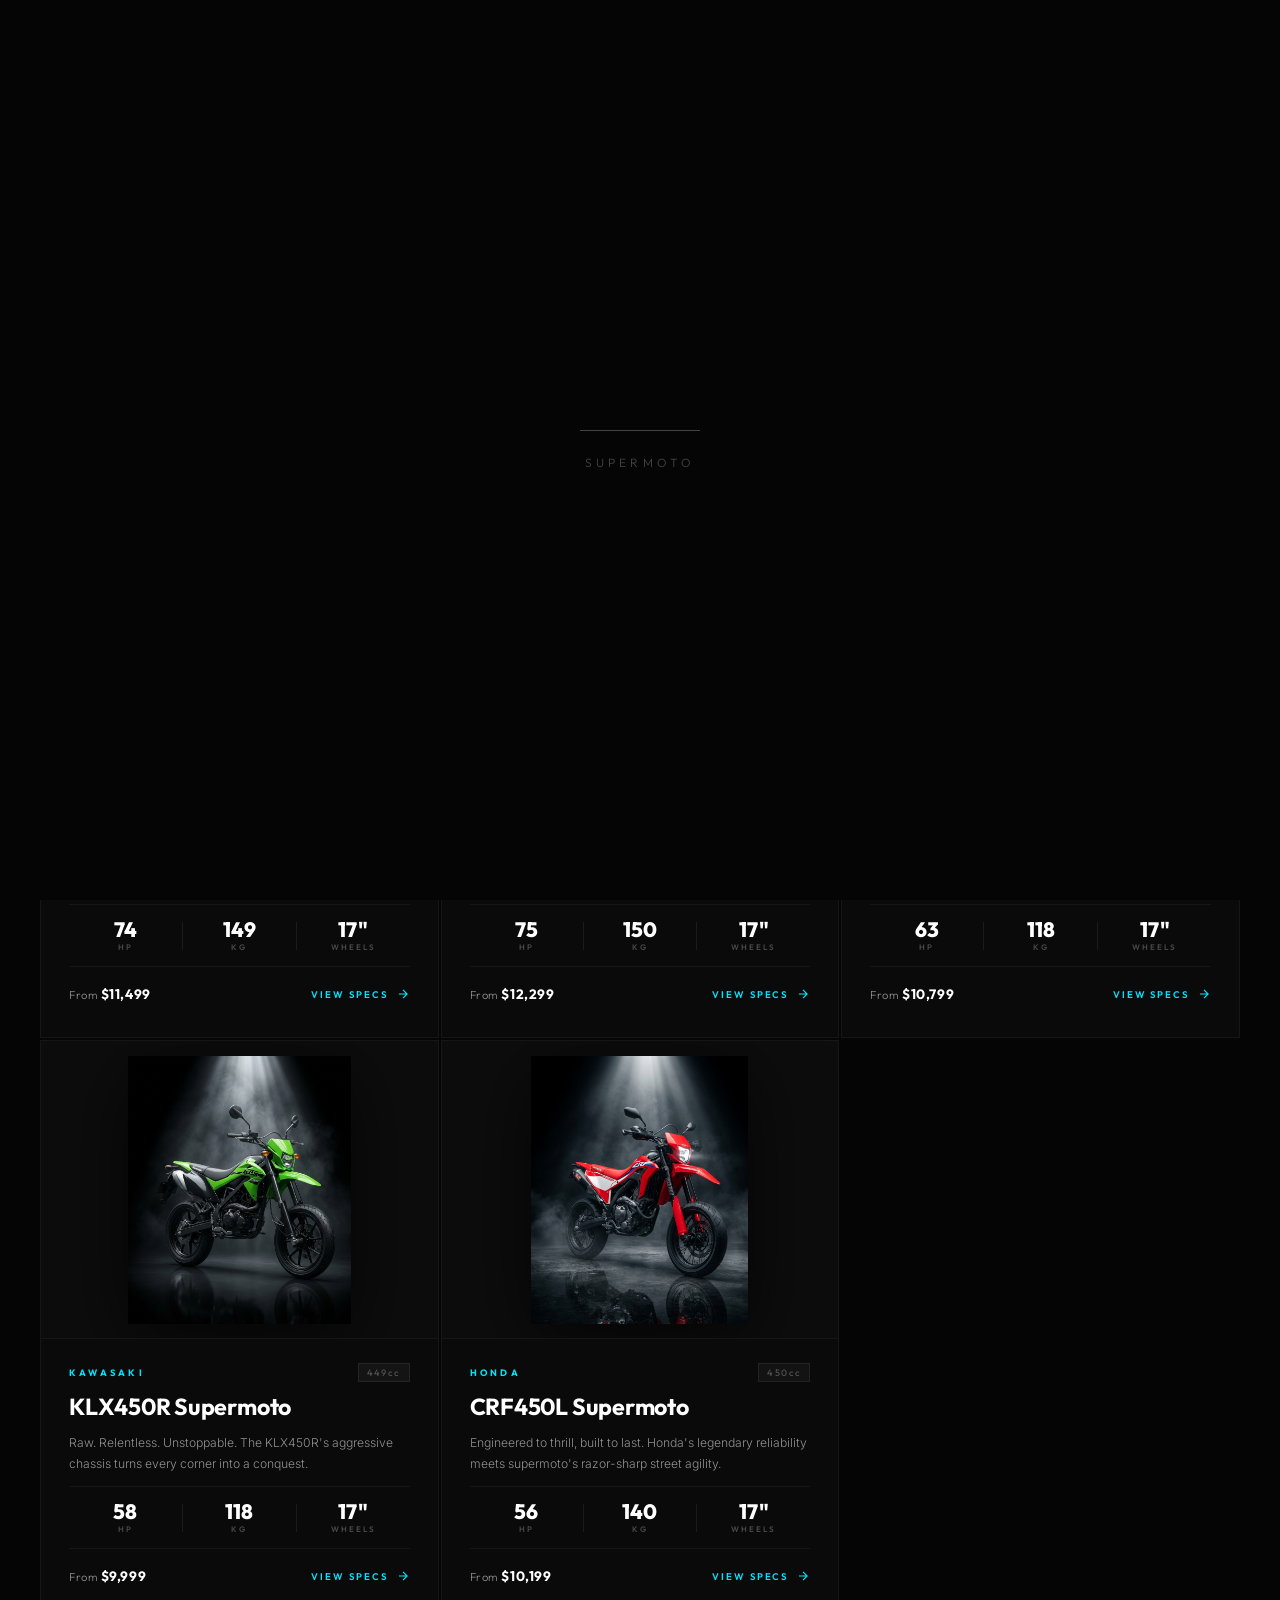
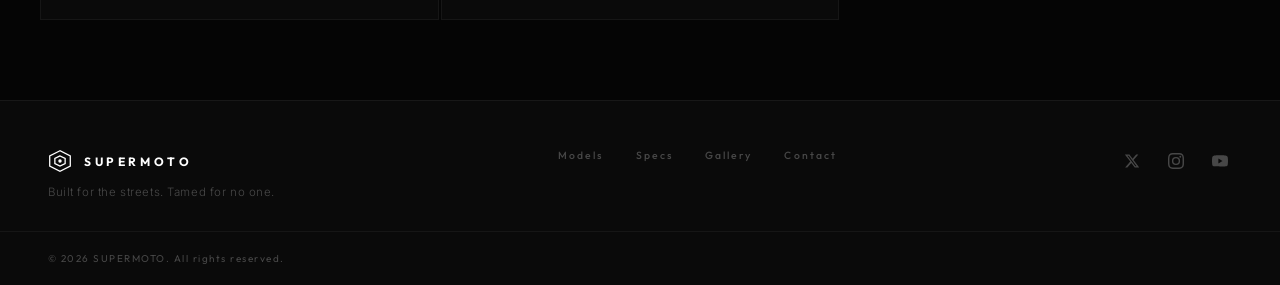
==== commit 927e1916: "update, added some html files" ====
--- a/models.html
+++ b/models.html
@@ -4,13 +4,17 @@
 <head>
   <meta charset="UTF-8">
   <meta name="viewport" content="width=device-width, initial-scale=1.0">
-  <meta name="description" content="Explore our full lineup of supermoto machines. Five bikes, one obsession — built for the streets.">
+  <meta name="description"
+    content="Explore our full lineup of supermoto machines. Five bikes, one obsession — built for the streets.">
   <title>SUPERMOTO | Our Models</title>
   <link rel="preconnect" href="https://fonts.googleapis.com">
   <link rel="preconnect" href="https://fonts.gstatic.com" crossorigin>
-  <link href="https://fonts.googleapis.com/css2?family=Outfit:wght@100;200;300;400;500;600;700;800;900&family=Inter:wght@100;200;300;400;500;600;700&display=swap" rel="stylesheet">
+  <link
+    href="https://fonts.googleapis.com/css2?family=Outfit:wght@100;200;300;400;500;600;700;800;900&family=Inter:wght@100;200;300;400;500;600;700&display=swap"
+    rel="stylesheet">
   <link rel="stylesheet" href="asset/css/style.css">
-  <link rel="icon" href="data:image/svg+xml,<svg xmlns='http://www.w3.org/2000/svg' viewBox='0 0 28 28'><path d='M14 2L2 8v12l12 6 12-6V8L14 2z' stroke='%2300e5ff' stroke-width='1.5' fill='none'/><circle cx='14' cy='14' r='2' fill='%2300e5ff'/></svg>">
+  <link rel="icon"
+    href="data:image/svg+xml,<svg xmlns='http://www.w3.org/2000/svg' viewBox='0 0 28 28'><path d='M14 2L2 8v12l12 6 12-6V8L14 2z' stroke='%2300e5ff' stroke-width='1.5' fill='none'/><circle cx='14' cy='14' r='2' fill='%2300e5ff'/></svg>">
 </head>
 
 <body class="page-models">
@@ -30,7 +34,7 @@
   <nav class="mobile-drawer" id="mobile-drawer" role="dialog" aria-label="Mobile navigation" aria-hidden="true">
     <button class="mobile-drawer-close" id="mobile-drawer-close" aria-label="Close menu">
       <svg width="20" height="20" viewBox="0 0 24 24" fill="none" stroke="currentColor" stroke-width="2">
-        <path d="M18 6 6 18M6 6l12 12"/>
+        <path d="M18 6 6 18M6 6l12 12" />
       </svg>
     </button>
     <div class="mobile-drawer-logo">SUPERMOTO</div>
@@ -43,13 +47,22 @@
     </div>
     <div class="mobile-drawer-socials">
       <a href="#" class="mobile-social-link" aria-label="Twitter" rel="noopener">
-        <svg width="16" height="16" viewBox="0 0 24 24" fill="currentColor"><path d="M18.244 2.25h3.308l-7.227 8.26 8.502 11.24H16.17l-5.214-6.817L4.99 21.75H1.68l7.73-8.835L1.254 2.25H8.08l4.713 6.231zm-1.161 17.52h1.833L7.084 4.126H5.117z"/></svg>
+        <svg width="16" height="16" viewBox="0 0 24 24" fill="currentColor">
+          <path
+            d="M18.244 2.25h3.308l-7.227 8.26 8.502 11.24H16.17l-5.214-6.817L4.99 21.75H1.68l7.73-8.835L1.254 2.25H8.08l4.713 6.231zm-1.161 17.52h1.833L7.084 4.126H5.117z" />
+        </svg>
       </a>
       <a href="#" class="mobile-social-link" aria-label="Instagram" rel="noopener">
-        <svg width="16" height="16" viewBox="0 0 24 24" fill="currentColor"><path d="M12 2.163c3.204 0 3.584.012 4.85.07 3.252.148 4.771 1.691 4.919 4.919.058 1.265.069 1.645.069 4.849 0 3.205-.012 3.584-.069 4.849-.149 3.225-1.664 4.771-4.919 4.919-1.266.058-1.644.07-4.85.07-3.204 0-3.584-.012-4.849-.07-3.26-.149-4.771-1.699-4.919-4.92-.058-1.265-.07-1.644-.07-4.849 0-3.204.013-3.583.07-4.849.149-3.227 1.664-4.771 4.919-4.919 1.266-.057 1.645-.069 4.849-.069zM12 0C8.741 0 8.333.014 7.053.072 2.695.272.273 2.69.073 7.052.014 8.333 0 8.741 0 12c0 3.259.014 3.668.072 4.948.2 4.358 2.618 6.78 6.98 6.98C8.333 23.986 8.741 24 12 24c3.259 0 3.668-.014 4.948-.072 4.354-.2 6.782-2.618 6.979-6.98.059-1.28.073-1.689.073-4.948 0-3.259-.014-3.667-.072-4.947-.196-4.354-2.617-6.78-6.979-6.98C15.668.014 15.259 0 12 0zm0 5.838a6.162 6.162 0 1 0 0 12.324 6.162 6.162 0 0 0 0-12.324zM12 16a4 4 0 1 1 0-8 4 4 0 0 1 0 8zm6.406-11.845a1.44 1.44 0 1 0 0 2.881 1.44 1.44 0 0 0 0-2.881z"/></svg>
+        <svg width="16" height="16" viewBox="0 0 24 24" fill="currentColor">
+          <path
+            d="M12 2.163c3.204 0 3.584.012 4.85.07 3.252.148 4.771 1.691 4.919 4.919.058 1.265.069 1.645.069 4.849 0 3.205-.012 3.584-.069 4.849-.149 3.225-1.664 4.771-4.919 4.919-1.266.058-1.644.07-4.85.07-3.204 0-3.584-.012-4.849-.07-3.26-.149-4.771-1.699-4.919-4.92-.058-1.265-.07-1.644-.07-4.849 0-3.204.013-3.583.07-4.849.149-3.227 1.664-4.771 4.919-4.919 1.266-.057 1.645-.069 4.849-.069zM12 0C8.741 0 8.333.014 7.053.072 2.695.272.273 2.69.073 7.052.014 8.333 0 8.741 0 12c0 3.259.014 3.668.072 4.948.2 4.358 2.618 6.78 6.98 6.98C8.333 23.986 8.741 24 12 24c3.259 0 3.668-.014 4.948-.072 4.354-.2 6.782-2.618 6.979-6.98.059-1.28.073-1.689.073-4.948 0-3.259-.014-3.667-.072-4.947-.196-4.354-2.617-6.78-6.979-6.98C15.668.014 15.259 0 12 0zm0 5.838a6.162 6.162 0 1 0 0 12.324 6.162 6.162 0 0 0 0-12.324zM12 16a4 4 0 1 1 0-8 4 4 0 0 1 0 8zm6.406-11.845a1.44 1.44 0 1 0 0 2.881 1.44 1.44 0 0 0 0-2.881z" />
+        </svg>
       </a>
       <a href="#" class="mobile-social-link" aria-label="YouTube" rel="noopener">
-        <svg width="16" height="16" viewBox="0 0 24 24" fill="currentColor"><path d="M23.498 6.186a3.016 3.016 0 0 0-2.122-2.136C19.505 3.545 12 3.545 12 3.545s-7.505 0-9.377.505A3.017 3.017 0 0 0 .502 6.186C0 8.07 0 12 0 12s0 3.93.502 5.814a3.016 3.016 0 0 0 2.122 2.136c1.871.505 9.376.505 9.376.505s7.505 0 9.377-.505a3.015 3.015 0 0 0 2.122-2.136C24 15.93 24 12 24 12s0-3.93-.502-5.814zM9.545 15.568V8.432L15.818 12l-6.273 3.568z"/></svg>
+        <svg width="16" height="16" viewBox="0 0 24 24" fill="currentColor">
+          <path
+            d="M23.498 6.186a3.016 3.016 0 0 0-2.122-2.136C19.505 3.545 12 3.545 12 3.545s-7.505 0-9.377.505A3.017 3.017 0 0 0 .502 6.186C0 8.07 0 12 0 12s0 3.93.502 5.814a3.016 3.016 0 0 0 2.122 2.136c1.871.505 9.376.505 9.376.505s7.505 0 9.377-.505a3.015 3.015 0 0 0 2.122-2.136C24 15.93 24 12 24 12s0-3.93-.502-5.814zM9.545 15.568V8.432L15.818 12l-6.273 3.568z" />
+        </svg>
       </a>
     </div>
   </nav>
@@ -62,6 +75,7 @@
         <path d="M14 8l-6 3v6l6 3 6-3v-6l-6-3z" stroke="currentColor" stroke-width="1.5" fill="none" />
         <circle cx="14" cy="14" r="2" fill="currentColor" />
       </svg>
+      <span class="nav-logo-text">SUPERMOTO</span>
     </a>
     <nav class="nav-links" aria-label="Main navigation">
       <a href="index.html" class="nav-link">HOME</a>
@@ -73,10 +87,12 @@
     <div class="nav-right">
       <button class="nav-search" aria-label="Search">
         <svg width="18" height="18" viewBox="0 0 24 24" fill="none" stroke="currentColor" stroke-width="2">
-          <circle cx="11" cy="11" r="7" /><path d="m21 21-4.35-4.35" />
+          <circle cx="11" cy="11" r="7" />
+          <path d="m21 21-4.35-4.35" />
         </svg>
       </button>
-      <button class="nav-hamburger" id="nav-hamburger" aria-label="Open menu" aria-expanded="false" aria-controls="mobile-drawer">
+      <button class="nav-hamburger" id="nav-hamburger" aria-label="Open menu" aria-expanded="false"
+        aria-controls="mobile-drawer">
         <span></span><span></span><span></span>
       </button>
     </div>
@@ -124,7 +140,8 @@
                 <span class="model-card-cc">692cc</span>
               </div>
               <h2 class="model-card-name">701 Supermoto</h2>
-              <p class="model-card-desc">Born from Dakar DNA. The 701 blends off-road pedigree with supermoto precision — razor-sharp, impossibly light.</p>
+              <p class="model-card-desc">Born from Dakar DNA. The 701 blends off-road pedigree with supermoto precision
+                — razor-sharp, impossibly light.</p>
               <div class="model-card-stats">
                 <div class="model-stat">
                   <span class="model-stat-val">74</span>
@@ -145,7 +162,9 @@
                 <span class="model-card-price">From <strong>$11,499</strong></span>
                 <a href="specs.html" class="model-card-cta">
                   VIEW SPECS
-                  <svg width="14" height="14" viewBox="0 0 24 24" fill="none" stroke="currentColor" stroke-width="2"><path d="M5 12h14M12 5l7 7-7 7"/></svg>
+                  <svg width="14" height="14" viewBox="0 0 24 24" fill="none" stroke="currentColor" stroke-width="2">
+                    <path d="M5 12h14M12 5l7 7-7 7" />
+                  </svg>
                 </a>
               </div>
             </div>
@@ -165,7 +184,8 @@
                 <span class="model-card-cc">693cc</span>
               </div>
               <h2 class="model-card-name">690 SMC R</h2>
-              <p class="model-card-desc">Ready to race, ready for the street. The 690 SMC R is pure aggression channeled into tarmac-shredding form.</p>
+              <p class="model-card-desc">Ready to race, ready for the street. The 690 SMC R is pure aggression channeled
+                into tarmac-shredding form.</p>
               <div class="model-card-stats">
                 <div class="model-stat">
                   <span class="model-stat-val">75</span>
@@ -186,7 +206,9 @@
                 <span class="model-card-price">From <strong>$12,299</strong></span>
                 <a href="specs.html" class="model-card-cta">
                   VIEW SPECS
-                  <svg width="14" height="14" viewBox="0 0 24 24" fill="none" stroke="currentColor" stroke-width="2"><path d="M5 12h14M12 5l7 7-7 7"/></svg>
+                  <svg width="14" height="14" viewBox="0 0 24 24" fill="none" stroke="currentColor" stroke-width="2">
+                    <path d="M5 12h14M12 5l7 7-7 7" />
+                  </svg>
                 </a>
               </div>
             </div>
@@ -206,7 +228,8 @@
                 <span class="model-card-cc">450cc</span>
               </div>
               <h2 class="model-card-name">WR450F Supermoto</h2>
-              <p class="model-card-desc">Track precision meets street soul. The WR450F's cross-plane engine delivers linear, addictive power on any road.</p>
+              <p class="model-card-desc">Track precision meets street soul. The WR450F's cross-plane engine delivers
+                linear, addictive power on any road.</p>
               <div class="model-card-stats">
                 <div class="model-stat">
                   <span class="model-stat-val">63</span>
@@ -227,7 +250,9 @@
                 <span class="model-card-price">From <strong>$10,799</strong></span>
                 <a href="specs.html" class="model-card-cta">
                   VIEW SPECS
-                  <svg width="14" height="14" viewBox="0 0 24 24" fill="none" stroke="currentColor" stroke-width="2"><path d="M5 12h14M12 5l7 7-7 7"/></svg>
+                  <svg width="14" height="14" viewBox="0 0 24 24" fill="none" stroke="currentColor" stroke-width="2">
+                    <path d="M5 12h14M12 5l7 7-7 7" />
+                  </svg>
                 </a>
               </div>
             </div>
@@ -247,7 +272,8 @@
                 <span class="model-card-cc">449cc</span>
               </div>
               <h2 class="model-card-name">KLX450R Supermoto</h2>
-              <p class="model-card-desc">Raw. Relentless. Unstoppable. The KLX450R's aggressive chassis turns every corner into a conquest.</p>
+              <p class="model-card-desc">Raw. Relentless. Unstoppable. The KLX450R's aggressive chassis turns every
+                corner into a conquest.</p>
               <div class="model-card-stats">
                 <div class="model-stat">
                   <span class="model-stat-val">58</span>
@@ -268,7 +294,9 @@
                 <span class="model-card-price">From <strong>$9,999</strong></span>
                 <a href="specs.html" class="model-card-cta">
                   VIEW SPECS
-                  <svg width="14" height="14" viewBox="0 0 24 24" fill="none" stroke="currentColor" stroke-width="2"><path d="M5 12h14M12 5l7 7-7 7"/></svg>
+                  <svg width="14" height="14" viewBox="0 0 24 24" fill="none" stroke="currentColor" stroke-width="2">
+                    <path d="M5 12h14M12 5l7 7-7 7" />
+                  </svg>
                 </a>
               </div>
             </div>
@@ -288,7 +316,8 @@
                 <span class="model-card-cc">450cc</span>
               </div>
               <h2 class="model-card-name">CRF450L Supermoto</h2>
-              <p class="model-card-desc">Engineered to thrill, built to last. Honda's legendary reliability meets supermoto's razor-sharp street agility.</p>
+              <p class="model-card-desc">Engineered to thrill, built to last. Honda's legendary reliability meets
+                supermoto's razor-sharp street agility.</p>
               <div class="model-card-stats">
                 <div class="model-stat">
                   <span class="model-stat-val">56</span>
@@ -309,7 +338,9 @@
                 <span class="model-card-price">From <strong>$10,199</strong></span>
                 <a href="specs.html" class="model-card-cta">
                   VIEW SPECS
-                  <svg width="14" height="14" viewBox="0 0 24 24" fill="none" stroke="currentColor" stroke-width="2"><path d="M5 12h14M12 5l7 7-7 7"/></svg>
+                  <svg width="14" height="14" viewBox="0 0 24 24" fill="none" stroke="currentColor" stroke-width="2">
+                    <path d="M5 12h14M12 5l7 7-7 7" />
+                  </svg>
                 </a>
               </div>
             </div>
@@ -331,9 +362,9 @@
       <div class="footer-brand">
         <a href="index.html" class="footer-logo" aria-label="Supermoto home">
           <svg width="24" height="24" viewBox="0 0 28 28" fill="none">
-            <path d="M14 2L2 8v12l12 6 12-6V8L14 2z" stroke="currentColor" stroke-width="1.5" fill="none"/>
-            <path d="M14 8l-6 3v6l6 3 6-3v-6l-6-3z" stroke="currentColor" stroke-width="1.5" fill="none"/>
-            <circle cx="14" cy="14" r="2" fill="currentColor"/>
+            <path d="M14 2L2 8v12l12 6 12-6V8L14 2z" stroke="currentColor" stroke-width="1.5" fill="none" />
+            <path d="M14 8l-6 3v6l6 3 6-3v-6l-6-3z" stroke="currentColor" stroke-width="1.5" fill="none" />
+            <circle cx="14" cy="14" r="2" fill="currentColor" />
           </svg>
           <span>SUPERMOTO</span>
         </a>
@@ -347,13 +378,22 @@
       </nav>
       <div class="footer-socials">
         <a href="#" class="footer-social" aria-label="Twitter" rel="noopener">
-          <svg width="16" height="16" viewBox="0 0 24 24" fill="currentColor"><path d="M18.244 2.25h3.308l-7.227 8.26 8.502 11.24H16.17l-5.214-6.817L4.99 21.75H1.68l7.73-8.835L1.254 2.25H8.08l4.713 6.231zm-1.161 17.52h1.833L7.084 4.126H5.117z"/></svg>
+          <svg width="16" height="16" viewBox="0 0 24 24" fill="currentColor">
+            <path
+              d="M18.244 2.25h3.308l-7.227 8.26 8.502 11.24H16.17l-5.214-6.817L4.99 21.75H1.68l7.73-8.835L1.254 2.25H8.08l4.713 6.231zm-1.161 17.52h1.833L7.084 4.126H5.117z" />
+          </svg>
         </a>
         <a href="#" class="footer-social" aria-label="Instagram" rel="noopener">
-          <svg width="16" height="16" viewBox="0 0 24 24" fill="currentColor"><path d="M12 2.163c3.204 0 3.584.012 4.85.07 3.252.148 4.771 1.691 4.919 4.919.058 1.265.069 1.645.069 4.849 0 3.205-.012 3.584-.069 4.849-.149 3.225-1.664 4.771-4.919 4.919-1.266.058-1.644.07-4.85.07-3.204 0-3.584-.012-4.849-.07-3.26-.149-4.771-1.699-4.919-4.92-.058-1.265-.07-1.644-.07-4.849 0-3.204.013-3.583.07-4.849.149-3.227 1.664-4.771 4.919-4.919 1.266-.057 1.645-.069 4.849-.069zM12 0C8.741 0 8.333.014 7.053.072 2.695.272.273 2.69.073 7.052.014 8.333 0 8.741 0 12c0 3.259.014 3.668.072 4.948.2 4.358 2.618 6.78 6.98 6.98C8.333 23.986 8.741 24 12 24c3.259 0 3.668-.014 4.948-.072 4.354-.2 6.782-2.618 6.979-6.98.059-1.28.073-1.689.073-4.948 0-3.259-.014-3.667-.072-4.947-.196-4.354-2.617-6.78-6.979-6.98C15.668.014 15.259 0 12 0zm0 5.838a6.162 6.162 0 1 0 0 12.324 6.162 6.162 0 0 0 0-12.324zM12 16a4 4 0 1 1 0-8 4 4 0 0 1 0 8zm6.406-11.845a1.44 1.44 0 1 0 0 2.881 1.44 1.44 0 0 0 0-2.881z"/></svg>
+          <svg width="16" height="16" viewBox="0 0 24 24" fill="currentColor">
+            <path
+              d="M12 2.163c3.204 0 3.584.012 4.85.07 3.252.148 4.771 1.691 4.919 4.919.058 1.265.069 1.645.069 4.849 0 3.205-.012 3.584-.069 4.849-.149 3.225-1.664 4.771-4.919 4.919-1.266.058-1.644.07-4.85.07-3.204 0-3.584-.012-4.849-.07-3.26-.149-4.771-1.699-4.919-4.92-.058-1.265-.07-1.644-.07-4.849 0-3.204.013-3.583.07-4.849.149-3.227 1.664-4.771 4.919-4.919 1.266-.057 1.645-.069 4.849-.069zM12 0C8.741 0 8.333.014 7.053.072 2.695.272.273 2.69.073 7.052.014 8.333 0 8.741 0 12c0 3.259.014 3.668.072 4.948.2 4.358 2.618 6.78 6.98 6.98C8.333 23.986 8.741 24 12 24c3.259 0 3.668-.014 4.948-.072 4.354-.2 6.782-2.618 6.979-6.98.059-1.28.073-1.689.073-4.948 0-3.259-.014-3.667-.072-4.947-.196-4.354-2.617-6.78-6.979-6.98C15.668.014 15.259 0 12 0zm0 5.838a6.162 6.162 0 1 0 0 12.324 6.162 6.162 0 0 0 0-12.324zM12 16a4 4 0 1 1 0-8 4 4 0 0 1 0 8zm6.406-11.845a1.44 1.44 0 1 0 0 2.881 1.44 1.44 0 0 0 0-2.881z" />
+          </svg>
         </a>
         <a href="#" class="footer-social" aria-label="YouTube" rel="noopener">
-          <svg width="16" height="16" viewBox="0 0 24 24" fill="currentColor"><path d="M23.498 6.186a3.016 3.016 0 0 0-2.122-2.136C19.505 3.545 12 3.545 12 3.545s-7.505 0-9.377.505A3.017 3.017 0 0 0 .502 6.186C0 8.07 0 12 0 12s0 3.93.502 5.814a3.016 3.016 0 0 0 2.122 2.136c1.871.505 9.376.505 9.376.505s7.505 0 9.377-.505a3.015 3.015 0 0 0 2.122-2.136C24 15.93 24 12 24 12s0-3.93-.502-5.814zM9.545 15.568V8.432L15.818 12l-6.273 3.568z"/></svg>
+          <svg width="16" height="16" viewBox="0 0 24 24" fill="currentColor">
+            <path
+              d="M23.498 6.186a3.016 3.016 0 0 0-2.122-2.136C19.505 3.545 12 3.545 12 3.545s-7.505 0-9.377.505A3.017 3.017 0 0 0 .502 6.186C0 8.07 0 12 0 12s0 3.93.502 5.814a3.016 3.016 0 0 0 2.122 2.136c1.871.505 9.376.505 9.376.505s7.505 0 9.377-.505a3.015 3.015 0 0 0 2.122-2.136C24 15.93 24 12 24 12s0-3.93-.502-5.814zM9.545 15.568V8.432L15.818 12l-6.273 3.568z" />
+          </svg>
         </a>
       </div>
     </div>
@@ -365,4 +405,4 @@
   <script src="asset/js/script.js"></script>
 </body>
 
-</html>
+</html>
--- a/asset/css/style.css
+++ b/asset/css/style.css
@@ -206,13 +206,31 @@
   color: var(--text-primary);
   opacity: 0;
   animation: fadeSlideDown 0.8s ease forwards 1.2s;
+  display: flex;
+  align-items: center;
+  gap: 10px;
 }
 
 .nav-logo svg {
   transition: color 0.3s ease;
+  flex-shrink: 0;
 }
 
 .nav-logo:hover svg {
+  color: var(--accent);
+}
+
+.nav-logo-text {
+  font-family: var(--font-display);
+  font-size: 0.88rem;
+  font-weight: 700;
+  letter-spacing: 0.08em;
+  color: var(--text-primary);
+  transition: color 0.3s ease;
+  white-space: nowrap;
+}
+
+.nav-logo:hover .nav-logo-text {
   color: var(--accent);
 }
 
@@ -265,7 +283,19 @@
   color: var(--accent);
 }
 
-/* ---------- Social Links ---------- */
+/* ---------- Nav Scrolled State (hero page) ---------- */
+.nav.scrolled {
+  position: fixed;
+  background: rgba(5, 5, 5, 0.82);
+  backdrop-filter: blur(20px);
+  -webkit-backdrop-filter: blur(20px);
+  border-bottom: 1px solid rgba(255, 255, 255, 0.06);
+  padding-top: 18px;
+  padding-bottom: 18px;
+  transition: background 0.4s ease, backdrop-filter 0.4s ease, border-color 0.4s ease, padding 0.4s ease;
+}
+
+
 .social-links {
   position: absolute;
   right: 48px;
@@ -1525,4 +1555,1665 @@
   .model-card-body {
     padding: 20px;
   }
+}
+
+/* ============================================
+   SPECS PAGE — Phase 3
+   ============================================ */
+
+/* ---------- Specs Page Base ---------- */
+.specs-page {
+  padding-top: 80px;
+  min-height: 100vh;
+  background: var(--bg-deep);
+}
+
+/* ---------- Specs Header ---------- */
+.specs-header {
+  position: relative;
+  padding: 80px 48px 56px;
+  text-align: center;
+  overflow: hidden;
+}
+
+.specs-bg-text {
+  position: absolute;
+  top: 50%;
+  left: 50%;
+  transform: translate(-50%, -52%);
+  pointer-events: none;
+  user-select: none;
+  z-index: 0;
+}
+
+.specs-bg-text span {
+  font-family: var(--font-display);
+  font-size: clamp(5rem, 16vw, 14rem);
+  font-weight: 900;
+  color: transparent;
+  -webkit-text-stroke: 1px rgba(255, 255, 255, 0.03);
+  letter-spacing: 0.08em;
+  white-space: nowrap;
+  display: block;
+}
+
+.specs-header-content {
+  position: relative;
+  z-index: 1;
+}
+
+.specs-eyebrow {
+  font-family: var(--font-display);
+  font-size: 0.6rem;
+  font-weight: 600;
+  letter-spacing: 0.4em;
+  color: var(--accent);
+  margin-bottom: 16px;
+}
+
+.specs-title {
+  font-family: var(--font-display);
+  font-size: clamp(2.8rem, 6vw, 5rem);
+  font-weight: 800;
+  color: var(--text-primary);
+  line-height: 1.05;
+  letter-spacing: -0.02em;
+  margin-bottom: 16px;
+}
+
+.specs-title em {
+  font-style: normal;
+  color: transparent;
+  -webkit-text-stroke: 1px rgba(255, 255, 255, 0.35);
+}
+
+.specs-subtitle {
+  font-size: 0.85rem;
+  font-weight: 300;
+  color: var(--text-secondary);
+  letter-spacing: 0.05em;
+}
+
+/* ---------- Specs Tab Bar ---------- */
+.specs-tabs-section {
+  padding: 0 48px 48px;
+}
+
+.specs-tab-bar {
+  display: flex;
+  gap: 2px;
+  max-width: 1000px;
+  margin: 0 auto;
+  background: rgba(255, 255, 255, 0.03);
+  border: 1px solid rgba(255, 255, 255, 0.06);
+  padding: 4px;
+}
+
+.specs-tab {
+  flex: 1;
+  display: flex;
+  flex-direction: column;
+  align-items: center;
+  gap: 4px;
+  padding: 16px 12px;
+  position: relative;
+  transition: background 0.25s ease, color 0.25s ease;
+  cursor: pointer;
+  border: 1px solid transparent;
+}
+
+.specs-tab::after {
+  content: '';
+  position: absolute;
+  bottom: 0;
+  left: 0;
+  right: 0;
+  height: 2px;
+  background: var(--tab-accent, var(--accent));
+  transform: scaleX(0);
+  transition: transform 0.3s cubic-bezier(0.16, 1, 0.3, 1);
+}
+
+.specs-tab.active {
+  background: rgba(255, 255, 255, 0.04);
+  border-color: rgba(255, 255, 255, 0.08);
+}
+
+.specs-tab.active::after {
+  transform: scaleX(1);
+}
+
+.specs-tab-brand {
+  font-family: var(--font-display);
+  font-size: 0.55rem;
+  font-weight: 700;
+  letter-spacing: 0.3em;
+  color: var(--text-muted);
+  transition: color 0.25s ease;
+}
+
+.specs-tab.active .specs-tab-brand {
+  color: var(--tab-accent, var(--accent));
+}
+
+.specs-tab-model {
+  font-family: var(--font-display);
+  font-size: 0.72rem;
+  font-weight: 600;
+  color: var(--text-secondary);
+  transition: color 0.25s ease;
+  white-space: nowrap;
+}
+
+.specs-tab.active .specs-tab-model {
+  color: var(--text-primary);
+}
+
+.specs-tab:hover:not(.active) {
+  background: rgba(255, 255, 255, 0.02);
+}
+
+.specs-tab:hover:not(.active) .specs-tab-model {
+  color: var(--text-secondary);
+}
+
+/* ---------- Specs Content ---------- */
+.specs-content-section {
+  padding: 0 48px 80px;
+}
+
+.specs-content-inner {
+  max-width: 1000px;
+  margin: 0 auto;
+  display: flex;
+  flex-direction: column;
+  gap: 0;
+}
+
+/* ---------- Hero Stats ---------- */
+.specs-hero-stats {
+  display: flex;
+  align-items: center;
+  justify-content: center;
+  gap: 0;
+  background: rgba(255, 255, 255, 0.02);
+  border: 1px solid rgba(255, 255, 255, 0.06);
+  border-bottom: none;
+  padding: 40px 0;
+  overflow: hidden;
+}
+
+.specs-hero-stat {
+  flex: 1;
+  text-align: center;
+  opacity: 0;
+  transform: translateY(16px);
+  transition: opacity 0.6s ease, transform 0.6s cubic-bezier(0.16, 1, 0.3, 1);
+}
+
+.specs-hero-stat.revealed {
+  opacity: 1;
+  transform: translateY(0);
+}
+
+.specs-hero-num {
+  display: flex;
+  align-items: baseline;
+  justify-content: center;
+  gap: 4px;
+  margin-bottom: 8px;
+}
+
+.specs-counter {
+  font-family: var(--font-display);
+  font-size: clamp(2.4rem, 5vw, 3.6rem);
+  font-weight: 900;
+  color: var(--text-primary);
+  line-height: 1;
+  letter-spacing: -0.02em;
+  transition: color 0.3s ease;
+}
+
+.specs-hero-unit {
+  font-family: var(--font-display);
+  font-size: 0.6rem;
+  font-weight: 700;
+  letter-spacing: 0.25em;
+  color: var(--accent);
+}
+
+.specs-hero-label {
+  font-family: var(--font-display);
+  font-size: 0.6rem;
+  font-weight: 400;
+  letter-spacing: 0.2em;
+  color: var(--text-muted);
+  text-transform: uppercase;
+}
+
+.specs-hero-divider {
+  width: 1px;
+  height: 60px;
+  background: rgba(255, 255, 255, 0.07);
+  flex-shrink: 0;
+}
+
+/* ---------- Specs Table ---------- */
+.specs-table-wrap {
+  overflow: hidden;
+  border: 1px solid rgba(255, 255, 255, 0.06);
+}
+
+.specs-table {
+  width: 100%;
+  border-collapse: collapse;
+  table-layout: fixed;
+}
+
+.specs-table thead th {
+  padding: 18px 28px;
+  text-align: left;
+  font-family: var(--font-display);
+  font-size: 0.58rem;
+  font-weight: 700;
+  letter-spacing: 0.3em;
+  color: var(--text-muted);
+  background: rgba(255, 255, 255, 0.02);
+  border-bottom: 1px solid rgba(255, 255, 255, 0.07);
+}
+
+.specs-col-label {
+  width: 44%;
+}
+
+.specs-col-val {
+  width: 56%;
+  color: var(--accent) !important;
+}
+
+/* Group rows */
+.specs-group-row td {
+  padding: 20px 28px 10px;
+  font-family: var(--font-display);
+  font-size: 0.52rem;
+  font-weight: 700;
+  letter-spacing: 0.35em;
+  color: var(--accent);
+  background: rgba(0, 229, 255, 0.03);
+  border-top: 1px solid rgba(0, 229, 255, 0.08);
+  border-bottom: 1px solid rgba(255, 255, 255, 0.04);
+}
+
+/* Data rows */
+.specs-row {
+  border-bottom: 1px solid rgba(255, 255, 255, 0.04);
+  transition: background 0.2s ease;
+  opacity: 0;
+  transform: translateX(-8px);
+  transition: opacity 0.45s ease, transform 0.45s cubic-bezier(0.16, 1, 0.3, 1), background 0.2s ease;
+}
+
+.specs-row.revealed {
+  opacity: 1;
+  transform: translateX(0);
+}
+
+.specs-row:hover {
+  background: rgba(255, 255, 255, 0.025);
+}
+
+.specs-label {
+  padding: 16px 28px;
+  font-family: var(--font-display);
+  font-size: 0.72rem;
+  font-weight: 400;
+  color: var(--text-secondary);
+  letter-spacing: 0.03em;
+}
+
+.specs-val {
+  padding: 16px 28px;
+  font-family: var(--font-display);
+  font-size: 0.75rem;
+  font-weight: 500;
+  color: var(--text-primary);
+  letter-spacing: 0.02em;
+  transition: color 0.3s ease;
+}
+
+.specs-row:hover .specs-val {
+  color: var(--accent);
+}
+
+/* ---------- Download CTA ---------- */
+.specs-download-cta {
+  background: rgba(255, 255, 255, 0.02);
+  border: 1px solid rgba(255, 255, 255, 0.06);
+  border-top: none;
+  padding: 32px 40px;
+  opacity: 0;
+  transform: translateY(12px);
+  transition: opacity 0.5s ease, transform 0.5s cubic-bezier(0.16, 1, 0.3, 1);
+}
+
+.specs-download-cta.revealed {
+  opacity: 1;
+  transform: translateY(0);
+}
+
+.specs-download-inner {
+  display: flex;
+  align-items: center;
+  justify-content: space-between;
+  gap: 24px;
+}
+
+.specs-download-label {
+  font-family: var(--font-display);
+  font-size: 0.6rem;
+  font-weight: 700;
+  letter-spacing: 0.35em;
+  color: var(--text-muted);
+  margin-bottom: 6px;
+}
+
+.specs-download-desc {
+  font-size: 0.75rem;
+  font-weight: 300;
+  color: var(--text-secondary);
+}
+
+.specs-download-btn {
+  display: inline-flex;
+  align-items: center;
+  gap: 10px;
+  font-family: var(--font-display);
+  font-size: 0.65rem;
+  font-weight: 600;
+  letter-spacing: 0.2em;
+  color: var(--bg-deep);
+  background: var(--accent);
+  padding: 14px 28px;
+  white-space: nowrap;
+  transition: background 0.3s ease, gap 0.3s ease, box-shadow 0.3s ease;
+}
+
+.specs-download-btn:hover {
+  background: #fff;
+  gap: 14px;
+  box-shadow: 0 0 32px rgba(0, 229, 255, 0.25);
+}
+
+.specs-download-btn svg {
+  transition: transform 0.3s ease;
+}
+
+.specs-download-btn:hover svg {
+  transform: translateY(2px);
+}
+
+/* ---------- Specs Responsive ---------- */
+@media (max-width: 1024px) {
+
+  .specs-tabs-section,
+  .specs-content-section {
+    padding-left: 24px;
+    padding-right: 24px;
+  }
+
+  .specs-header {
+    padding: 60px 24px 48px;
+  }
+}
+
+@media (max-width: 768px) {
+  .specs-tab-bar {
+    overflow-x: auto;
+    flex-wrap: nowrap;
+    padding: 4px;
+    gap: 2px;
+  }
+
+  .specs-tab {
+    flex: 0 0 auto;
+    min-width: 120px;
+    padding: 14px 10px;
+  }
+
+  .specs-hero-stats {
+    flex-wrap: wrap;
+    padding: 28px 16px;
+    gap: 0;
+  }
+
+  .specs-hero-stat {
+    flex: 0 0 50%;
+    padding: 20px 0;
+  }
+
+  .specs-hero-divider {
+    display: none;
+  }
+
+  .specs-label,
+  .specs-val {
+    padding: 14px 16px;
+    font-size: 0.68rem;
+  }
+
+  .specs-group-row td {
+    padding: 16px 16px 8px;
+  }
+
+  .specs-download-inner {
+    flex-direction: column;
+    align-items: flex-start;
+    gap: 20px;
+  }
+
+  .specs-download-cta {
+    padding: 28px 24px;
+  }
+}
+
+@media (max-width: 480px) {
+  .specs-hero-stat {
+    flex: 0 0 100%;
+  }
+
+  .specs-table thead th {
+    padding: 14px 16px;
+  }
+}
+
+/* ============================================
+   GALLERY PAGE — Phase 4
+   ============================================ */
+
+/* ---------- Gallery Page Base ---------- */
+.gallery-page {
+  padding-top: 80px;
+  min-height: 100vh;
+  background: var(--bg-deep);
+}
+
+/* ---------- Gallery Header ---------- */
+.gallery-header {
+  position: relative;
+  padding: 80px 48px 56px;
+  text-align: center;
+  overflow: hidden;
+}
+
+.gallery-bg-text {
+  position: absolute;
+  top: 50%;
+  left: 50%;
+  transform: translate(-50%, -52%);
+  pointer-events: none;
+  user-select: none;
+  z-index: 0;
+}
+
+.gallery-bg-text span {
+  font-family: var(--font-display);
+  font-size: clamp(5rem, 16vw, 14rem);
+  font-weight: 900;
+  color: transparent;
+  -webkit-text-stroke: 1px rgba(255, 255, 255, 0.03);
+  letter-spacing: 0.08em;
+  white-space: nowrap;
+  display: block;
+}
+
+.gallery-header-content {
+  position: relative;
+  z-index: 1;
+}
+
+.gallery-eyebrow {
+  font-family: var(--font-display);
+  font-size: 0.6rem;
+  font-weight: 600;
+  letter-spacing: 0.4em;
+  color: var(--accent);
+  margin-bottom: 16px;
+}
+
+.gallery-title {
+  font-family: var(--font-display);
+  font-size: clamp(2.8rem, 6vw, 5rem);
+  font-weight: 800;
+  color: var(--text-primary);
+  line-height: 1.05;
+  letter-spacing: -0.02em;
+  margin-bottom: 16px;
+}
+
+.gallery-title em {
+  font-style: normal;
+  color: transparent;
+  -webkit-text-stroke: 1px rgba(255, 255, 255, 0.35);
+}
+
+.gallery-subtitle {
+  font-size: 0.85rem;
+  font-weight: 300;
+  color: var(--text-secondary);
+  letter-spacing: 0.05em;
+}
+
+/* ---------- Gallery Filter Bar ---------- */
+.gallery-filter-section {
+  padding: 0 48px 40px;
+  display: flex;
+  align-items: center;
+  justify-content: space-between;
+  max-width: 1400px;
+  margin: 0 auto;
+  opacity: 0;
+  animation: fadeSlideUp 0.8s ease forwards 0.5s;
+}
+
+.gallery-filter-bar {
+  display: flex;
+  align-items: center;
+  gap: 4px;
+  flex-wrap: wrap;
+  border-bottom: 1px solid rgba(255, 255, 255, 0.06);
+  padding-bottom: 0;
+}
+
+.gallery-filter-btn {
+  font-family: var(--font-display);
+  font-size: 0.62rem;
+  font-weight: 600;
+  letter-spacing: 0.25em;
+  color: var(--text-muted);
+  padding: 12px 20px;
+  position: relative;
+  transition: color 0.3s ease;
+  cursor: pointer;
+  background: none;
+  border: none;
+  white-space: nowrap;
+}
+
+.gallery-filter-btn::after {
+  content: '';
+  position: absolute;
+  bottom: -1px;
+  left: 0;
+  right: 0;
+  height: 1px;
+  background: var(--accent);
+  transform: scaleX(0);
+  transition: transform 0.3s cubic-bezier(0.16, 1, 0.3, 1);
+}
+
+.gallery-filter-btn:hover {
+  color: var(--text-secondary);
+}
+
+.gallery-filter-btn.active {
+  color: var(--text-primary);
+}
+
+.gallery-filter-btn.active::after {
+  transform: scaleX(1);
+}
+
+.gallery-count {
+  font-family: var(--font-display);
+  font-size: 0.65rem;
+  font-weight: 700;
+  letter-spacing: 0.2em;
+  color: var(--text-muted);
+  white-space: nowrap;
+  flex-shrink: 0;
+}
+
+.gallery-count #gallery-count-num {
+  color: var(--accent);
+  font-size: 0.8rem;
+}
+
+.gallery-count-label {
+  color: var(--text-muted);
+}
+
+/* ---------- Gallery Masonry Grid ---------- */
+.gallery-grid-section {
+  padding: 0 40px 100px;
+  max-width: 1400px;
+  margin: 0 auto;
+}
+
+.gallery-masonry {
+  columns: 3;
+  column-gap: 3px;
+}
+
+.gallery-card {
+  break-inside: avoid;
+  display: block;
+  width: 100%;
+  margin-bottom: 3px;
+  position: relative;
+  cursor: pointer;
+  overflow: hidden;
+  background: rgba(255, 255, 255, 0.03);
+  border: 1px solid rgba(255, 255, 255, 0.04);
+  transition: border-color 0.3s ease, transform 0.4s cubic-bezier(0.16, 1, 0.3, 1);
+}
+
+.gallery-card:hover {
+  border-color: rgba(0, 229, 255, 0.2);
+}
+
+/* Aspect ratio variants via the image container */
+.gallery-card-img {
+  position: relative;
+  width: 100%;
+  overflow: hidden;
+}
+
+/* Square — default */
+.gallery-card .gallery-card-img {
+  aspect-ratio: 4 / 3;
+}
+
+/* Portrait / tall */
+.gallery-card--tall .gallery-card-img {
+  aspect-ratio: 3 / 4;
+}
+
+/* Landscape / wide */
+.gallery-card--wide .gallery-card-img {
+  aspect-ratio: 16 / 9;
+}
+
+.gallery-card-img img {
+  width: 100%;
+  height: 100%;
+  object-fit: cover;
+  display: block;
+  transition: transform 0.55s cubic-bezier(0.16, 1, 0.3, 1), opacity 0.4s ease;
+}
+
+.gallery-card:hover .gallery-card-img img {
+  transform: scale(1.05);
+}
+
+/* ---------- Gallery Placeholder (no image) ---------- */
+.gallery-placeholder {
+  position: absolute;
+  inset: 0;
+  display: flex;
+  flex-direction: column;
+  align-items: center;
+  justify-content: center;
+  gap: 10px;
+  background: linear-gradient(135deg, rgba(255, 255, 255, 0.02) 0%, rgba(0, 229, 255, 0.03) 100%);
+  z-index: 1;
+  pointer-events: none;
+}
+
+.gallery-ph-file {
+  font-family: var(--font-body);
+  font-size: 0.62rem;
+  font-weight: 400;
+  color: var(--text-muted);
+  letter-spacing: 0.05em;
+  word-break: break-all;
+  text-align: center;
+  padding: 0 16px;
+}
+
+.gallery-ph-cat {
+  font-family: var(--font-display);
+  font-size: 0.55rem;
+  font-weight: 700;
+  letter-spacing: 0.3em;
+  color: var(--accent);
+  opacity: 0.6;
+}
+
+/* ---------- Gallery Card Hover Overlay ---------- */
+.gallery-card-overlay {
+  position: absolute;
+  inset: 0;
+  background: linear-gradient(to top,
+      rgba(0, 0, 0, 0.88) 0%,
+      rgba(0, 0, 0, 0.4) 40%,
+      rgba(0, 0, 0, 0.08) 70%,
+      transparent 100%);
+  opacity: 0;
+  transition: opacity 0.35s ease;
+  display: flex;
+  flex-direction: column;
+  align-items: flex-end;
+  justify-content: space-between;
+  padding: 16px;
+  z-index: 2;
+}
+
+.gallery-card:hover .gallery-card-overlay {
+  opacity: 1;
+}
+
+.gallery-card-overlay-icon {
+  width: 36px;
+  height: 36px;
+  border: 1px solid rgba(255, 255, 255, 0.25);
+  display: flex;
+  align-items: center;
+  justify-content: center;
+  color: rgba(255, 255, 255, 0.8);
+  backdrop-filter: blur(8px);
+  transition: border-color 0.25s ease, color 0.25s ease;
+}
+
+.gallery-card:hover .gallery-card-overlay-icon {
+  border-color: var(--accent);
+  color: var(--accent);
+}
+
+.gallery-card-overlay-info {
+  align-self: flex-start;
+  display: flex;
+  flex-direction: column;
+  gap: 6px;
+}
+
+.gallery-card-tag {
+  font-family: var(--font-display);
+  font-size: 0.52rem;
+  font-weight: 700;
+  letter-spacing: 0.3em;
+  color: var(--accent);
+}
+
+.gallery-card-caption {
+  font-family: var(--font-display);
+  font-size: 0.78rem;
+  font-weight: 500;
+  color: rgba(255, 255, 255, 0.9);
+  line-height: 1.3;
+  max-width: 220px;
+}
+
+/* ---------- Gallery Empty State ---------- */
+.gallery-empty {
+  display: none;
+  text-align: center;
+  padding: 80px 24px;
+  font-family: var(--font-display);
+  font-size: 0.75rem;
+  font-weight: 500;
+  letter-spacing: 0.2em;
+  color: var(--text-muted);
+}
+
+/* ---------- Lightbox Modal ---------- */
+.lightbox {
+  position: fixed;
+  inset: 0;
+  z-index: 9000;
+  display: flex;
+  align-items: center;
+  justify-content: center;
+  opacity: 0;
+  visibility: hidden;
+  pointer-events: none;
+  transition: opacity 0.35s ease, visibility 0.35s ease;
+}
+
+.lightbox.open {
+  opacity: 1;
+  visibility: visible;
+  pointer-events: all;
+}
+
+.lightbox-backdrop {
+  position: absolute;
+  inset: 0;
+  background: rgba(0, 0, 0, 0.92);
+  backdrop-filter: blur(16px);
+  -webkit-backdrop-filter: blur(16px);
+}
+
+.lightbox-close {
+  position: absolute;
+  top: 24px;
+  right: 24px;
+  z-index: 2;
+  width: 40px;
+  height: 40px;
+  border: 1px solid rgba(255, 255, 255, 0.15);
+  display: flex;
+  align-items: center;
+  justify-content: center;
+  color: rgba(255, 255, 255, 0.7);
+  transition: border-color 0.25s ease, color 0.25s ease, background 0.25s ease;
+  cursor: pointer;
+  background: rgba(255, 255, 255, 0.04);
+}
+
+.lightbox-close:hover {
+  border-color: var(--accent);
+  color: var(--accent);
+  background: rgba(0, 229, 255, 0.06);
+}
+
+.lightbox-arrow {
+  position: absolute;
+  top: 50%;
+  transform: translateY(-50%);
+  z-index: 2;
+  width: 48px;
+  height: 48px;
+  border: 1px solid rgba(255, 255, 255, 0.12);
+  display: flex;
+  align-items: center;
+  justify-content: center;
+  color: rgba(255, 255, 255, 0.6);
+  background: rgba(255, 255, 255, 0.04);
+  cursor: pointer;
+  transition: border-color 0.25s ease, color 0.25s ease, background 0.25s ease, transform 0.25s ease;
+}
+
+.lightbox-arrow:hover {
+  border-color: var(--accent);
+  color: var(--accent);
+  background: rgba(0, 229, 255, 0.06);
+}
+
+.lightbox-arrow--prev {
+  left: 24px;
+}
+
+.lightbox-arrow--next {
+  right: 24px;
+}
+
+.lightbox-arrow:hover.lightbox-arrow--prev {
+  transform: translateY(-50%) translateX(-2px);
+}
+
+.lightbox-arrow:hover.lightbox-arrow--next {
+  transform: translateY(-50%) translateX(2px);
+}
+
+.lightbox-content {
+  position: relative;
+  z-index: 1;
+  max-width: min(90vw, 1100px);
+  width: 100%;
+  display: flex;
+  flex-direction: column;
+  gap: 0;
+}
+
+.lightbox-img-wrap {
+  position: relative;
+  width: 100%;
+  background: rgba(255, 255, 255, 0.02);
+  border: 1px solid rgba(255, 255, 255, 0.06);
+  overflow: hidden;
+  min-height: 200px;
+}
+
+.lightbox-img {
+  display: block;
+  width: 100%;
+  max-height: 72vh;
+  object-fit: contain;
+  object-position: center;
+}
+
+.lightbox-placeholder {
+  display: none;
+  align-items: center;
+  justify-content: center;
+  min-height: 320px;
+  padding: 40px;
+}
+
+.lightbox-ph-inner {
+  display: flex;
+  flex-direction: column;
+  align-items: center;
+  gap: 16px;
+}
+
+.lightbox-ph-inner span {
+  font-family: var(--font-body);
+  font-size: 0.72rem;
+  color: var(--text-muted);
+  letter-spacing: 0.05em;
+}
+
+.lightbox-meta {
+  display: flex;
+  align-items: center;
+  justify-content: space-between;
+  padding: 14px 16px;
+  background: rgba(255, 255, 255, 0.03);
+  border: 1px solid rgba(255, 255, 255, 0.06);
+  border-top: none;
+}
+
+.lightbox-meta-left {
+  display: flex;
+  align-items: center;
+  gap: 12px;
+}
+
+.lightbox-meta-right {
+  display: flex;
+  align-items: center;
+  flex-shrink: 0;
+}
+
+.lightbox-tag {
+  font-family: var(--font-display);
+  font-size: 0.52rem;
+  font-weight: 700;
+  letter-spacing: 0.3em;
+  color: var(--accent);
+}
+
+.lightbox-caption {
+  font-family: var(--font-display);
+  font-size: 0.78rem;
+  font-weight: 400;
+  color: var(--text-secondary);
+}
+
+.lightbox-counter {
+  font-family: var(--font-display);
+  font-size: 0.62rem;
+  font-weight: 600;
+  letter-spacing: 0.15em;
+  color: var(--text-muted);
+}
+
+/* ---------- Gallery Responsive ---------- */
+@media (max-width: 1024px) {
+  .gallery-masonry {
+    columns: 2;
+  }
+
+  .gallery-filter-section {
+    padding: 0 32px 32px;
+    flex-wrap: wrap;
+    gap: 16px;
+  }
+
+  .gallery-grid-section {
+    padding: 0 24px 80px;
+  }
+}
+
+@media (max-width: 768px) {
+  .gallery-header {
+    padding: 60px 24px 40px;
+  }
+
+  .gallery-masonry {
+    columns: 2;
+    column-gap: 2px;
+  }
+
+  .gallery-card-caption {
+    font-size: 0.7rem;
+  }
+
+  .lightbox-arrow--prev {
+    left: 10px;
+  }
+
+  .lightbox-arrow--next {
+    right: 10px;
+  }
+
+  .lightbox-arrow {
+    width: 38px;
+    height: 38px;
+  }
+
+  .lightbox-content {
+    max-width: 96vw;
+  }
+
+  .lightbox-caption {
+    display: none;
+  }
+}
+
+@media (max-width: 480px) {
+  .gallery-masonry {
+    columns: 1;
+  }
+
+  .gallery-filter-section {
+    padding: 0 16px 28px;
+  }
+
+  .gallery-grid-section {
+    padding: 0 12px 60px;
+  }
+
+  .gallery-filter-btn {
+    padding: 10px 14px;
+    font-size: 0.58rem;
+  }
+
+  .lightbox-meta {
+    padding: 10px 12px;
+  }
+}
+
+/* ============================================
+   CONTACT PAGE — Phase 5
+   ============================================ */
+
+/* ---------- Contact Page Base ---------- */
+.contact-page {
+  padding-top: 80px;
+  min-height: 100vh;
+  background: var(--bg-deep);
+}
+
+/* ---------- Contact Header ---------- */
+.contact-header {
+  position: relative;
+  padding: 80px 48px 56px;
+  text-align: center;
+  overflow: hidden;
+}
+
+.contact-bg-text {
+  position: absolute;
+  top: 50%;
+  left: 50%;
+  transform: translate(-50%, -52%);
+  pointer-events: none;
+  user-select: none;
+  z-index: 0;
+}
+
+.contact-bg-text span {
+  font-family: var(--font-display);
+  font-size: clamp(4rem, 14vw, 12rem);
+  font-weight: 900;
+  color: transparent;
+  -webkit-text-stroke: 1px rgba(255, 255, 255, 0.03);
+  letter-spacing: 0.08em;
+  white-space: nowrap;
+  display: block;
+}
+
+.contact-header-content {
+  position: relative;
+  z-index: 1;
+}
+
+.contact-eyebrow {
+  font-family: var(--font-display);
+  font-size: 0.6rem;
+  font-weight: 600;
+  letter-spacing: 0.4em;
+  color: var(--accent);
+  margin-bottom: 16px;
+  opacity: 0;
+  animation: fadeSlideUp 0.8s ease forwards 0.3s;
+}
+
+.contact-title {
+  font-family: var(--font-display);
+  font-size: clamp(2.8rem, 6vw, 5rem);
+  font-weight: 800;
+  color: var(--text-primary);
+  line-height: 1.05;
+  letter-spacing: -0.02em;
+  margin-bottom: 16px;
+  opacity: 0;
+  animation: fadeSlideUp 0.8s ease forwards 0.45s;
+}
+
+.contact-title em {
+  font-style: normal;
+  color: transparent;
+  -webkit-text-stroke: 1px rgba(255, 255, 255, 0.35);
+}
+
+.contact-subtitle {
+  font-size: 0.85rem;
+  font-weight: 300;
+  color: var(--text-secondary);
+  letter-spacing: 0.05em;
+  opacity: 0;
+  animation: fadeSlideUp 0.8s ease forwards 0.6s;
+}
+
+/* ---------- Contact Two-Column Body ---------- */
+.contact-body-section {
+  padding: 0 48px 100px;
+  max-width: 1300px;
+  margin: 0 auto;
+}
+
+.contact-body {
+  display: grid;
+  grid-template-columns: 1fr 1.5fr;
+  gap: 3px;
+  border: 1px solid rgba(255, 255, 255, 0.05);
+}
+
+/* ---------- [data-reveal] entrance animation ---------- */
+[data-reveal] {
+  opacity: 0;
+  transform: translateY(20px);
+  transition: opacity 0.7s ease, transform 0.7s cubic-bezier(0.16, 1, 0.3, 1);
+}
+
+[data-reveal].revealed {
+  opacity: 1;
+  transform: translateY(0);
+}
+
+/* ---------- Contact Info Panel (left) ---------- */
+.contact-info {
+  background: rgba(255, 255, 255, 0.02);
+  border-right: 1px solid rgba(255, 255, 255, 0.05);
+  padding: 52px 44px;
+  display: flex;
+  flex-direction: column;
+  gap: 40px;
+}
+
+.contact-info-heading {
+  font-family: var(--font-display);
+  font-size: 0.58rem;
+  font-weight: 700;
+  letter-spacing: 0.4em;
+  color: var(--text-muted);
+}
+
+.contact-info-list {
+  list-style: none;
+  display: flex;
+  flex-direction: column;
+  gap: 28px;
+}
+
+.contact-info-item {
+  display: flex;
+  align-items: flex-start;
+  gap: 18px;
+}
+
+.contact-info-icon {
+  flex-shrink: 0;
+  width: 36px;
+  height: 36px;
+  border: 1px solid rgba(255, 255, 255, 0.07);
+  display: flex;
+  align-items: center;
+  justify-content: center;
+  color: var(--accent);
+  margin-top: 2px;
+  transition: border-color 0.3s ease, background 0.3s ease;
+}
+
+.contact-info-item:hover .contact-info-icon {
+  border-color: rgba(0, 229, 255, 0.3);
+  background: rgba(0, 229, 255, 0.05);
+}
+
+.contact-info-text {
+  display: flex;
+  flex-direction: column;
+  gap: 5px;
+}
+
+.contact-info-label {
+  font-family: var(--font-display);
+  font-size: 0.52rem;
+  font-weight: 700;
+  letter-spacing: 0.3em;
+  color: var(--text-muted);
+}
+
+.contact-info-value {
+  font-family: var(--font-body);
+  font-size: 0.82rem;
+  font-weight: 300;
+  color: var(--text-secondary);
+  line-height: 1.6;
+}
+
+/* ---------- Contact Socials ---------- */
+.contact-socials {
+  display: flex;
+  gap: 14px;
+  align-items: center;
+}
+
+.contact-social-link {
+  width: 34px;
+  height: 34px;
+  border: 1px solid rgba(255, 255, 255, 0.08);
+  display: flex;
+  align-items: center;
+  justify-content: center;
+  color: var(--text-muted);
+  transition: color 0.3s ease, border-color 0.3s ease, transform 0.3s ease;
+}
+
+.contact-social-link:hover {
+  color: var(--accent);
+  border-color: rgba(0, 229, 255, 0.3);
+  transform: translateY(-2px);
+}
+
+/* ---------- Bike Silhouette ---------- */
+.contact-silhouette {
+  margin-top: auto;
+  color: rgba(255, 255, 255, 0.08);
+  padding-top: 8px;
+}
+
+.contact-silhouette svg {
+  width: 100%;
+  max-width: 320px;
+  height: auto;
+  display: block;
+}
+
+/* ---------- Contact Form Panel (right) ---------- */
+.contact-form-wrap {
+  padding: 52px 52px;
+  position: relative;
+}
+
+.contact-form {
+  display: flex;
+  flex-direction: column;
+  gap: 24px;
+}
+
+/* ---------- Form Row (2-col) ---------- */
+.form-row {
+  display: grid;
+  grid-template-columns: 1fr 1fr;
+  gap: 16px;
+}
+
+/* ---------- Form Group ---------- */
+.form-group {
+  display: flex;
+  flex-direction: column;
+  gap: 8px;
+}
+
+.form-label {
+  font-family: var(--font-display);
+  font-size: 0.58rem;
+  font-weight: 600;
+  letter-spacing: 0.25em;
+  color: var(--text-muted);
+  text-transform: uppercase;
+  transition: color 0.25s ease;
+}
+
+.form-group:focus-within .form-label {
+  color: var(--accent);
+}
+
+.form-label-optional {
+  font-weight: 300;
+  letter-spacing: 0.1em;
+  opacity: 0.6;
+  text-transform: none;
+}
+
+/* ---------- Inputs & Textarea ---------- */
+.form-input,
+.form-textarea,
+.form-select {
+  width: 100%;
+  background: rgba(255, 255, 255, 0.03);
+  border: 1px solid rgba(255, 255, 255, 0.07);
+  color: var(--text-primary);
+  font-family: var(--font-body);
+  font-size: 0.82rem;
+  font-weight: 300;
+  padding: 14px 18px;
+  outline: none;
+  appearance: none;
+  -webkit-appearance: none;
+  transition: border-color 0.25s ease, background 0.25s ease, box-shadow 0.25s ease;
+  border-radius: 0;
+}
+
+.form-input::placeholder,
+.form-textarea::placeholder {
+  color: rgba(255, 255, 255, 0.18);
+  font-weight: 300;
+}
+
+.form-input:hover,
+.form-textarea:hover,
+.form-select:hover {
+  border-color: rgba(255, 255, 255, 0.14);
+}
+
+.form-input:focus,
+.form-textarea:focus,
+.form-select:focus {
+  border-color: var(--accent);
+  background: rgba(0, 229, 255, 0.03);
+  box-shadow: 0 0 0 3px rgba(0, 229, 255, 0.07);
+}
+
+.form-input.error,
+.form-textarea.error,
+.form-select.error {
+  border-color: rgba(255, 80, 80, 0.6);
+  background: rgba(255, 80, 80, 0.03);
+}
+
+.form-textarea {
+  resize: vertical;
+  min-height: 120px;
+  line-height: 1.7;
+}
+
+/* ---------- Select Wrapper ---------- */
+.form-select-wrap {
+  position: relative;
+}
+
+.form-select {
+  cursor: pointer;
+  padding-right: 40px;
+  color: var(--text-primary);
+}
+
+.form-select option {
+  background: #111;
+  color: var(--text-primary);
+}
+
+.form-select option:disabled {
+  color: rgba(255, 255, 255, 0.3);
+}
+
+.form-select-arrow {
+  position: absolute;
+  right: 14px;
+  top: 50%;
+  transform: translateY(-50%);
+  color: var(--text-muted);
+  pointer-events: none;
+  transition: color 0.25s ease;
+}
+
+.form-select-wrap:focus-within .form-select-arrow {
+  color: var(--accent);
+}
+
+/* ---------- Form Error ---------- */
+.form-error {
+  font-family: var(--font-display);
+  font-size: 0.55rem;
+  font-weight: 500;
+  letter-spacing: 0.1em;
+  color: rgba(255, 100, 100, 0.9);
+  min-height: 14px;
+  display: block;
+  opacity: 0;
+  transform: translateY(-4px);
+  transition: opacity 0.2s ease, transform 0.2s ease;
+}
+
+.form-error.visible {
+  opacity: 1;
+  transform: translateY(0);
+}
+
+/* ---------- Submit Button ---------- */
+.form-submit {
+  display: inline-flex;
+  align-items: center;
+  gap: 12px;
+  align-self: flex-start;
+  padding: 16px 36px;
+  background: transparent;
+  border: 1px solid rgba(255, 255, 255, 0.2);
+  color: var(--text-primary);
+  font-family: var(--font-display);
+  font-size: 0.68rem;
+  font-weight: 600;
+  letter-spacing: 0.25em;
+  cursor: pointer;
+  position: relative;
+  overflow: hidden;
+  transition: border-color 0.3s ease, color 0.3s ease, background 0.3s ease;
+  margin-top: 8px;
+}
+
+.form-submit::before {
+  content: '';
+  position: absolute;
+  inset: 0;
+  background: var(--accent);
+  transform: translateX(-101%);
+  transition: transform 0.4s cubic-bezier(0.16, 1, 0.3, 1);
+  z-index: 0;
+}
+
+.form-submit:hover {
+  border-color: var(--accent);
+  color: #000;
+}
+
+.form-submit:hover::before {
+  transform: translateX(0);
+}
+
+.form-submit-text,
+.form-submit-arrow {
+  position: relative;
+  z-index: 1;
+}
+
+.form-submit-arrow {
+  transition: transform 0.3s ease;
+}
+
+.form-submit:hover .form-submit-arrow {
+  transform: translateX(4px);
+}
+
+.form-submit.submitting {
+  pointer-events: none;
+  opacity: 0.7;
+}
+
+/* ---------- Submit Spinner ---------- */
+.form-submit-spinner {
+  display: none;
+  width: 14px;
+  height: 14px;
+  border: 1.5px solid rgba(255, 255, 255, 0.25);
+  border-top-color: currentColor;
+  border-radius: 50%;
+  animation: spinnerRotate 0.7s linear infinite;
+  position: relative;
+  z-index: 1;
+  flex-shrink: 0;
+}
+
+.form-submit.submitting .form-submit-spinner {
+  display: block;
+}
+
+.form-submit.submitting .form-submit-arrow {
+  display: none;
+}
+
+@keyframes spinnerRotate {
+  to {
+    transform: rotate(360deg);
+  }
+}
+
+/* ---------- Success State ---------- */
+.contact-success {
+  display: flex;
+  flex-direction: column;
+  align-items: flex-start;
+  gap: 16px;
+  padding: 48px 0;
+  animation: fadeSlideUp 0.6s ease forwards;
+}
+
+.contact-success[hidden] {
+  display: none;
+}
+
+.contact-success-icon {
+  width: 56px;
+  height: 56px;
+  border: 1px solid rgba(0, 229, 255, 0.3);
+  display: flex;
+  align-items: center;
+  justify-content: center;
+  color: var(--accent);
+}
+
+.contact-success-title {
+  font-family: var(--font-display);
+  font-size: 1.6rem;
+  font-weight: 700;
+  color: var(--text-primary);
+  letter-spacing: -0.01em;
+}
+
+.contact-success-text {
+  font-size: 0.85rem;
+  font-weight: 300;
+  color: var(--text-secondary);
+  line-height: 1.7;
+  max-width: 380px;
+}
+
+.contact-success-reset {
+  margin-top: 8px;
+  font-family: var(--font-display);
+  font-size: 0.62rem;
+  font-weight: 600;
+  letter-spacing: 0.2em;
+  color: var(--text-muted);
+  border-bottom: 1px solid rgba(255, 255, 255, 0.1);
+  padding-bottom: 2px;
+  transition: color 0.25s ease, border-color 0.25s ease;
+  cursor: pointer;
+  background: none;
+  border-top: none;
+  border-left: none;
+  border-right: none;
+  text-transform: uppercase;
+}
+
+.contact-success-reset:hover {
+  color: var(--accent);
+  border-color: rgba(0, 229, 255, 0.4);
+}
+
+/* ---------- Contact Responsive ---------- */
+@media (max-width: 1024px) {
+  .contact-body-section {
+    padding: 0 32px 80px;
+  }
+
+  .contact-body {
+    grid-template-columns: 1fr 1.35fr;
+  }
+
+  .contact-info {
+    padding: 44px 32px;
+  }
+
+  .contact-form-wrap {
+    padding: 44px 36px;
+  }
+}
+
+@media (max-width: 768px) {
+  .contact-header {
+    padding: 60px 24px 40px;
+  }
+
+  .contact-body-section {
+    padding: 0 16px 60px;
+  }
+
+  .contact-body {
+    grid-template-columns: 1fr;
+  }
+
+  .contact-info {
+    border-right: none;
+    border-bottom: 1px solid rgba(255, 255, 255, 0.05);
+    padding: 40px 24px;
+    gap: 32px;
+  }
+
+  .contact-silhouette {
+    display: none;
+  }
+
+  .contact-form-wrap {
+    padding: 40px 24px;
+  }
+
+  .form-row {
+    grid-template-columns: 1fr;
+    gap: 24px;
+  }
+
+  .form-submit {
+    width: 100%;
+    justify-content: center;
+  }
+}
+
+@media (max-width: 480px) {
+  .contact-header {
+    padding: 48px 16px 32px;
+  }
+
+  .contact-info {
+    padding: 32px 16px;
+  }
+
+  .contact-form-wrap {
+    padding: 32px 16px;
+  }
+
+  .contact-form {
+    gap: 20px;
+  }
+
+  .form-input,
+  .form-textarea,
+  .form-select {
+    padding: 12px 14px;
+    font-size: 0.8rem;
+  }
 }
